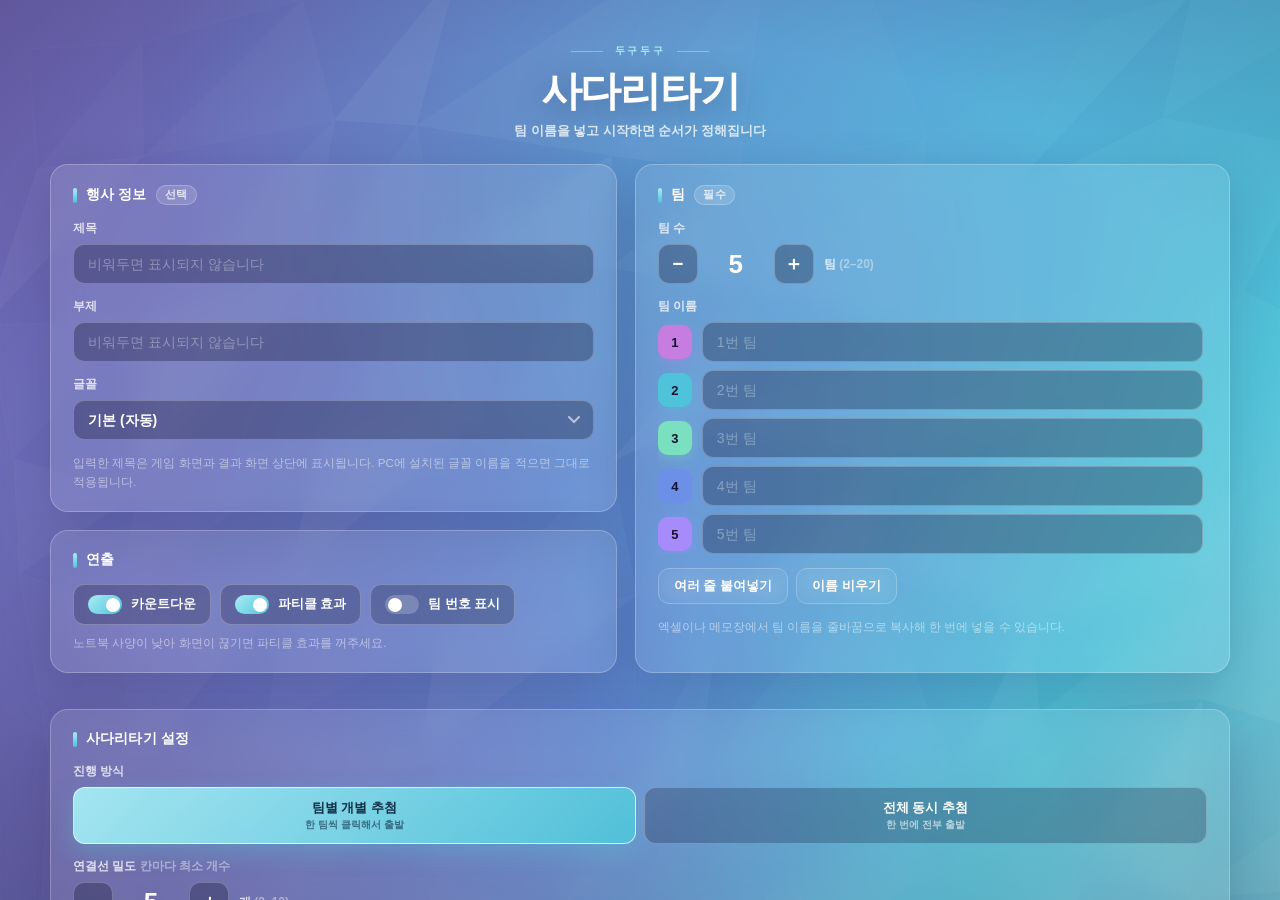
==== 사다리타기.html @ 324c68a5 "Add files via upload" ====
<!DOCTYPE html>
<html lang="ko">
<head>
<meta charset="UTF-8">
<meta name="viewport" content="width=device-width, initial-scale=1.0">
<title>사다리타기 · 두구두구</title>
<meta name="description" content="두구두구 — 팀 순서를 공정하게 정하는 랜덤 추첨 미니게임. 사다리타기, 마블 레이스.">
<style>
/* ============================================================================
   발표 순서 미니게임 — 공통 스타일
   팔레트: 보라 #6E63B0 → 블루 #5B8FD4 → 시안 #4FC3D9 (로우폴리 배경)
   ========================================================================= */
:root{
  --c-purple:#6E63B0; --c-blue:#5B8FD4; --c-cyan:#4FC3D9;
  --c-mint:#A8EDF5;   --c-navy:#2E4E9E;
  --ink:#fff; --ink-2:rgba(255,255,255,.78); --ink-3:rgba(255,255,255,.5);
  --glass:rgba(255,255,255,.11); --glass-2:rgba(255,255,255,.18);
  --line:rgba(255,255,255,.24);
  --font-user:"Pretendard";
  --font-stack:var(--font-user),Pretendard,-apple-system,"Malgun Gothic",
               "Apple SD Gothic Neo","Noto Sans KR",sans-serif;
  --r:18px;
}
*{box-sizing:border-box;margin:0;padding:0}
html,body{height:100%;overflow:hidden}
body{font-family:var(--font-stack);background:#3d3a6e;color:var(--ink);
  -webkit-font-smoothing:antialiased;user-select:none}
button{font-family:inherit;color:inherit;border:none;background:none;cursor:pointer}
input,select,textarea{font-family:inherit}

#bgGrad{position:fixed;inset:0;z-index:0;background:
  radial-gradient(120% 90% at 78% 12%, rgba(79,195,217,.55) 0%, rgba(79,195,217,0) 55%),
  radial-gradient(100% 80% at 10% 95%, rgba(110,99,176,.75) 0%, rgba(110,99,176,0) 60%),
  linear-gradient(118deg,#6E63B0 0%,#6a73bd 26%,#5B8FD4 55%,#4FC3D9 82%,#7fd3e2 100%)}
#bgPoly{position:fixed;inset:0;z-index:1;opacity:.55}
#vignette{position:fixed;inset:0;z-index:2;pointer-events:none;
  background:radial-gradient(120% 100% at 50% 45%,rgba(0,0,0,0) 40%,rgba(20,16,48,.42) 100%)}

.screen{position:fixed;inset:0;z-index:5;display:none;flex-direction:column;padding:24px 32px 18px}
.screen.on{display:flex;animation:scrIn .45s cubic-bezier(.16,1,.3,1)}
@keyframes scrIn{from{opacity:0;transform:translateY(12px)}to{opacity:1;transform:none}}

/* ── 버튼 ────────────────────────────────────────────────────────────── */
.btn{display:inline-flex;align-items:center;justify-content:center;gap:8px;
  padding:13px 24px;border-radius:14px;background:var(--glass);border:1.5px solid var(--line);
  font-weight:700;font-size:15px;line-height:1.2;backdrop-filter:blur(10px);white-space:nowrap;
  transition:transform .18s cubic-bezier(.16,1,.3,1),background .18s,border-color .18s,box-shadow .18s}
.btn:hover{background:var(--glass-2);border-color:rgba(255,255,255,.45);transform:translateY(-2px)}
.btn:active{transform:translateY(0) scale(.98)}
.btn.sm{padding:9px 15px;font-size:13px;border-radius:11px}
.btn.big{padding:17px 52px;font-size:18px;border-radius:16px}
.btn.primary{background:linear-gradient(135deg,#A8EDF5,#4FC3D9 55%,#63b6e8);color:#123047;
  border-color:rgba(255,255,255,.6);box-shadow:0 10px 30px rgba(79,195,217,.42)}
.btn.primary:hover{box-shadow:0 14px 40px rgba(79,195,217,.6)}
.btn.ghost{background:transparent}
.btn[disabled]{opacity:.35;pointer-events:none}
.btn .kb{font-size:11px;opacity:.55;border:1px solid currentColor;border-radius:5px;padding:1px 5px;font-weight:700}

/* ── 설정 화면 ───────────────────────────────────────────────────────── */
#setup{overflow-y:auto;padding-bottom:30px}
#setup::-webkit-scrollbar{width:9px}
#setup::-webkit-scrollbar-thumb{background:rgba(255,255,255,.22);border-radius:9px}
.setup-hero{text-align:center;margin:14px 0 24px;flex:0 0 auto}
.setup-hero .kicker{display:inline-flex;align-items:center;gap:12px;font-size:clamp(10px,.8vw,13px);
  font-weight:800;letter-spacing:.26em;color:var(--c-mint);margin-bottom:12px}
.setup-hero .kicker::before,.setup-hero .kicker::after{content:"";width:32px;height:1.5px;background:currentColor;opacity:.5}
.setup-hero h1{font-size:clamp(28px,3.2vw,52px);font-weight:900;letter-spacing:-.03em;line-height:1.05;
  text-shadow:0 6px 30px rgba(20,16,60,.35)}
.setup-hero .lead{margin-top:10px;font-size:clamp(12px,1vw,16px);color:var(--ink-2);font-weight:600}

.grid{display:grid;grid-template-columns:minmax(0,1fr) minmax(0,1.05fr);gap:18px;
  max-width:1180px;margin:0 auto;width:100%}
@media (max-width:980px){.grid{grid-template-columns:1fr}}
.col{display:flex;flex-direction:column;gap:18px}

.card{background:rgba(255,255,255,.10);border:1.5px solid var(--line);border-radius:var(--r);
  padding:20px 22px;backdrop-filter:blur(14px);box-shadow:0 18px 50px rgba(23,18,60,.20)}
.card h2{font-size:14px;font-weight:800;letter-spacing:.01em;display:flex;align-items:center;gap:9px;margin-bottom:15px}
.card h2::before{content:"";width:4px;height:15px;border-radius:2px;
  background:linear-gradient(180deg,#A8EDF5,#4FC3D9);flex:0 0 auto}
.card h2 .opt{font-size:10.5px;font-weight:700;letter-spacing:.06em;padding:2px 8px;border-radius:20px;
  background:rgba(255,255,255,.14);border:1px solid var(--line);color:var(--ink-2)}
.field{margin-bottom:14px}
.field:last-child{margin-bottom:0}
.field>label{display:block;font-size:12px;font-weight:700;color:var(--ink-2);margin-bottom:7px}
.row-btns{display:flex;gap:8px;flex-wrap:wrap}

.inp{width:100%;padding:11px 14px;border-radius:11px;background:rgba(12,10,40,.30);
  border:1.5px solid var(--line);color:var(--ink);font-size:14px;font-weight:600;outline:none;
  transition:border-color .16s,background .16s}
.inp::placeholder{color:rgba(255,255,255,.34);font-weight:500}
.inp:focus{border-color:#A8EDF5;background:rgba(12,10,40,.45)}
select.inp{cursor:pointer;appearance:none;padding-right:34px;background-repeat:no-repeat;
  background-position:right 13px center;
  background-image:url("data:image/svg+xml;utf8,<svg xmlns='http://www.w3.org/2000/svg' width='12' height='8'><path d='M1 1l5 5 5-5' stroke='white' stroke-width='2' fill='none' opacity='.6' stroke-linecap='round'/></svg>")}
select.inp option{background:#3b3468;color:#fff}
textarea.inp{resize:vertical;line-height:1.6;font-weight:500}

.stepper{display:flex;align-items:center;gap:10px}
.stepper button{width:40px;height:40px;border-radius:11px;flex:0 0 auto;background:rgba(12,10,40,.3);
  border:1.5px solid var(--line);font-size:19px;font-weight:800;transition:all .16s}
.stepper button:hover{background:rgba(12,10,40,.5);border-color:#A8EDF5}
.stepper .val{font-size:26px;font-weight:900;min-width:56px;text-align:center;font-variant-numeric:tabular-nums}
.stepper .unit{font-size:12px;color:var(--ink-2);font-weight:700}
.dim{opacity:.55}

.teamlist{display:flex;flex-direction:column;gap:8px;max-height:300px;overflow-y:auto;padding-right:4px}
.teamlist::-webkit-scrollbar{width:7px}
.teamlist::-webkit-scrollbar-thumb{background:rgba(255,255,255,.2);border-radius:7px}
.trow{display:flex;align-items:center;gap:10px}
.tdot{width:34px;height:34px;border-radius:10px;flex:0 0 auto;display:flex;align-items:center;
  justify-content:center;font-size:13px;font-weight:900;color:#141230}
.trow .inp{flex:1 1 auto}

.hint{font-size:11.5px;color:var(--ink-3);line-height:1.6;margin-top:9px}

.toggles{display:flex;gap:9px;flex-wrap:wrap}
.tg{display:flex;align-items:center;gap:9px;padding:10px 14px;border-radius:11px;
  background:rgba(12,10,40,.24);border:1.5px solid var(--line);font-size:12.5px;font-weight:700;transition:all .16s}
.tg:hover{background:rgba(12,10,40,.4)}
.tg .sw{width:34px;height:19px;border-radius:19px;background:rgba(255,255,255,.2);position:relative;
  transition:background .2s;flex:0 0 auto}
.tg .sw::after{content:"";position:absolute;top:2.5px;left:2.5px;width:14px;height:14px;border-radius:50%;
  background:#fff;transition:transform .22s cubic-bezier(.16,1,.3,1)}
.tg.on .sw{background:linear-gradient(135deg,#A8EDF5,#4FC3D9)}
.tg.on .sw::after{transform:translateX(15px)}

/* ── 게임 선택 ───────────────────────────────────────────────────────── */
.games-wrap{max-width:1180px;margin:22px auto 0;width:100%}
.section-title{font-size:14px;font-weight:800;display:flex;align-items:center;gap:9px;margin-bottom:13px}
.section-title::before{content:"";width:4px;height:15px;border-radius:2px;
  background:linear-gradient(180deg,#A8EDF5,#4FC3D9)}
.games{display:grid;grid-template-columns:repeat(auto-fit,minmax(250px,1fr));gap:14px}
.gcard{position:relative;text-align:left;padding:18px 20px;border-radius:16px;
  background:rgba(255,255,255,.10);border:2px solid var(--line);backdrop-filter:blur(12px);
  transition:transform .2s cubic-bezier(.16,1,.3,1),border-color .2s,box-shadow .2s,background .2s}
.gcard:hover{transform:translateY(-4px);background:rgba(255,255,255,.16)}
.gcard.on{border-color:#A8EDF5;background:rgba(168,237,245,.16);
  box-shadow:0 12px 34px rgba(79,195,217,.35)}
.gcard .gi{font-size:26px;line-height:1;margin-bottom:9px}
.gcard .gn{font-size:17px;font-weight:900;letter-spacing:-.01em}
.gcard .gd{font-size:12px;color:var(--ink-2);margin-top:5px;line-height:1.55;font-weight:500}
.gcard .chk{position:absolute;top:14px;right:14px;width:22px;height:22px;border-radius:50%;
  border:2px solid var(--line);display:flex;align-items:center;justify-content:center;font-size:12px;
  font-weight:900;color:#123047;opacity:0;transition:opacity .2s}
.gcard.on .chk{opacity:1;background:#A8EDF5;border-color:#A8EDF5}
.game-opts{margin-top:14px}
.game-opts:empty{margin:0}

.setup-actions{display:flex;gap:12px;justify-content:center;align-items:center;margin:24px auto 6px;flex-wrap:wrap}
.foot-note{text-align:center;font-size:11px;color:var(--ink-3);margin-top:6px}

/* ── 게임 화면 ───────────────────────────────────────────────────────── */
#play{padding:18px 26px 12px}
.play-head{display:flex;align-items:flex-start;justify-content:space-between;gap:18px;flex:0 0 auto}
.ph-left{min-width:0}
.game-name{font-size:clamp(17px,1.5vw,26px);font-weight:900;letter-spacing:-.02em;line-height:1.1}
.ev-title{font-size:clamp(12px,1vw,16px);font-weight:800;color:var(--ink-2);margin-top:4px;letter-spacing:-.01em}
.ev-title:empty{display:none}
.ev-sub{font-size:clamp(11px,.85vw,13.5px);font-weight:600;color:var(--ink-3);margin-top:2px}
.ev-sub:empty{display:none}
.ev-title.lg{font-size:clamp(14px,1.2vw,20px);color:var(--ink)}
.ph-right{display:flex;gap:8px;align-items:center;flex-wrap:wrap;justify-content:flex-end}
.tool-slot{display:flex;gap:8px;align-items:center;flex-wrap:wrap}
.counter{display:flex;align-items:baseline;gap:5px;padding:8px 16px;border-radius:12px;
  background:rgba(12,10,40,.32);border:1.5px solid var(--line);font-variant-numeric:tabular-nums;font-weight:900}
.counter b{font-size:22px;color:#A8EDF5}
.counter span{font-size:13px;color:var(--ink-3)}
.stage{flex:1 1 auto;display:flex;flex-direction:column;min-height:0;margin-top:12px;position:relative}
.play-foot{display:flex;justify-content:center;flex:0 0 auto;padding-top:9px}
.tip{font-size:12.5px;color:var(--ink-3);font-weight:600}

/* ── 카운트다운 ──────────────────────────────────────────────────────── */
#cd{position:fixed;inset:0;z-index:40;display:none;align-items:center;justify-content:center;
  background:rgba(14,11,44,.5);backdrop-filter:blur(9px)}
#cd.on{display:flex}
#cd .num{font-size:min(30vw,320px);font-weight:900;line-height:1;color:#fff;font-variant-numeric:tabular-nums;
  text-shadow:0 0 70px rgba(168,237,245,.85),0 0 150px rgba(79,195,217,.55)}
#cd .ring{position:absolute;width:min(34vw,360px);height:min(34vw,360px);border-radius:50%;
  border:3px solid rgba(168,237,245,.28)}
#cd .ring svg{width:100%;height:100%;transform:rotate(-90deg)}
#cd .ring circle{fill:none;stroke:#A8EDF5;stroke-width:3;stroke-linecap:round;
  filter:drop-shadow(0 0 12px rgba(168,237,245,.9))}
.cd-tick{animation:cdTick .92s cubic-bezier(.16,1,.3,1)}
@keyframes cdTick{0%{opacity:0;transform:scale(2.1);filter:blur(16px)}
  16%{opacity:1;transform:scale(1);filter:blur(0)}
  88%{opacity:1;transform:scale(1);filter:blur(0)}
  100%{opacity:0;transform:scale(.9);filter:blur(4px)}}
.shock{position:fixed;left:50%;top:50%;z-index:41;pointer-events:none;width:20px;height:20px;
  margin:-10px 0 0 -10px;border-radius:50%;border:3px solid rgba(168,237,245,.9)}
.shock.go{animation:shock .85s cubic-bezier(.16,1,.3,1) forwards}
@keyframes shock{0%{transform:scale(1);opacity:.95;border-width:5px}
  100%{transform:scale(95);opacity:0;border-width:1px}}

/* ── 결과 화면 ───────────────────────────────────────────────────────── */
#result{padding:24px 40px 18px;align-items:center}
.res-head{text-align:center;flex:0 0 auto;margin-bottom:14px}
.res-head h1{font-size:clamp(26px,3vw,50px);font-weight:900;letter-spacing:-.03em;line-height:1.05;margin-top:6px}
.res-list{flex:1 1 auto;width:100%;max-width:1000px;min-height:0;display:flex;flex-direction:column;
  gap:10px;padding:4px 6px;justify-content:center}
.res-list .rrow{flex:1 1 0;max-height:168px}
.rrow{display:flex;align-items:center;gap:18px;padding:12px 22px;min-height:66px;border-radius:16px;
  background:rgba(255,255,255,.13);border:2px solid var(--line);backdrop-filter:blur(12px);
  opacity:0;transform:translateY(20px)}
.rrow.in{animation:rIn .6s cubic-bezier(.16,1,.3,1) forwards}
@keyframes rIn{to{opacity:1;transform:none}}
.rrow .rank{width:52px;height:52px;border-radius:14px;flex:0 0 auto;display:flex;align-items:center;
  justify-content:center;font-size:24px;font-weight:900;color:#141230}
.rrow .rinfo{flex:1 1 auto;min-width:0}
.rrow .rord{font-size:12.5px;font-weight:800;color:rgba(255,255,255,.86)}
.rrow .rname{font-size:clamp(19px,1.8vw,30px);font-weight:900;letter-spacing:-.02em;line-height:1.15;
  margin-top:1px;text-shadow:0 2px 10px rgba(8,6,26,.45)}
.rrow .rno{font-size:11px;font-weight:800;letter-spacing:.14em;color:var(--ink-3)}
.res-list.dense{gap:7px}
.res-list.dense .rrow{padding:9px 18px;gap:14px;border-radius:13px;min-height:56px}
.res-list.dense .rank{width:42px;height:42px;border-radius:11px;font-size:19px}
.res-list.dense .rname{font-size:clamp(16px,1.35vw,24px)}
.res-list.dense .rord{font-size:11px}
.res-list.cols2{display:grid;grid-template-columns:1fr 1fr;gap:10px 16px;grid-auto-flow:column;
  align-content:stretch;max-width:1560px}
.res-list.cols2 .rrow{padding:8px 14px;gap:11px;border-radius:12px;max-height:none;min-height:56px}
.res-list.cols2 .rank{width:38px;height:38px;border-radius:10px;font-size:17px}
.res-list.cols2 .rname{font-size:clamp(15px,1.1vw,21px)}
.res-list.cols2 .rord{font-size:10.5px}
.res-foot{display:flex;gap:11px;justify-content:center;flex:0 0 auto;padding-top:14px;flex-wrap:wrap}

/* ── 토스트 · 모달 ───────────────────────────────────────────────────── */
#toast{position:fixed;left:50%;bottom:34px;transform:translateX(-50%) translateY(20px);z-index:60;
  padding:12px 22px;border-radius:13px;background:rgba(14,11,44,.9);border:1.5px solid var(--line);
  font-size:13.5px;font-weight:700;backdrop-filter:blur(10px);opacity:0;pointer-events:none;
  transition:opacity .28s,transform .28s;box-shadow:0 14px 40px rgba(10,8,34,.45)}
#toast.on{opacity:1;transform:translateX(-50%) translateY(0)}
.modal{position:fixed;inset:0;z-index:70;display:none;align-items:center;justify-content:center;
  background:rgba(10,8,32,.62);backdrop-filter:blur(6px);padding:24px}
.modal.on{display:flex}
.modal-box{width:min(560px,100%);background:rgba(30,26,68,.96);border:1.5px solid var(--line);
  border-radius:var(--r);padding:24px;box-shadow:0 30px 80px rgba(8,6,26,.5)}
.modal-box h3{font-size:18px;font-weight:900;margin-bottom:8px}
.modal-box p{font-size:12.5px;color:var(--ink-2);margin-bottom:14px;line-height:1.6}
.modal-foot{display:flex;gap:9px;justify-content:flex-end;margin-top:14px}

body.noeffect .pulse{animation:none!important}

/* ============================================================================
   게임 · 사다리타기
   ========================================================================= */
.row-cards{display:flex;gap:12px;flex:0 0 auto;padding:0 4px}
.row-cards>*{flex:1 1 0;min-width:0}
.canvas-wrap{flex:1 1 auto;position:relative;min-height:0;margin:6px 0}
.canvas-wrap canvas{position:absolute;inset:0;width:100%;height:100%}

.tcard{position:relative;border-radius:15px;padding:12px 10px 13px;background:rgba(255,255,255,.13);
  border:2px solid var(--line);backdrop-filter:blur(12px);text-align:center;overflow:hidden;
  transition:transform .22s cubic-bezier(.16,1,.3,1),box-shadow .22s,opacity .3s,border-color .22s}
.tcard .no{font-size:10.5px;font-weight:800;letter-spacing:.14em;color:var(--ink-3);margin-bottom:3px}
.tcard .nm{font-size:clamp(14px,1.35vw,25px);font-weight:900;letter-spacing:-.02em;line-height:1.14;
  word-break:keep-all;overflow-wrap:anywhere}
.tcard .bar{position:absolute;left:0;right:0;top:0;height:4px}
.tcard.click{cursor:pointer}
.tcard.click::after{content:"";position:absolute;inset:-2px;border-radius:15px;pointer-events:none;
  box-shadow:0 0 0 0 rgba(168,237,245,.65);animation:pulse 2.1s ease-out infinite}
@keyframes pulse{0%{box-shadow:0 0 0 0 rgba(168,237,245,.55)}
  70%{box-shadow:0 0 0 13px rgba(168,237,245,0)}100%{box-shadow:0 0 0 0 rgba(168,237,245,0)}}
.tcard.click:hover{transform:translateY(-5px) scale(1.03)}
.tcard.done{opacity:.34;filter:saturate(.35)}
.tcard.done::after{display:none}
.tcard.active{transform:translateY(-4px) scale(1.045);border-color:rgba(255,255,255,.85)}

.dcard{position:relative;border-radius:15px;padding:13px 10px;min-height:74px;background:rgba(12,10,40,.34);
  border:2.5px solid rgba(255,255,255,.32);backdrop-filter:blur(12px);text-align:center;overflow:hidden;
  display:flex;flex-direction:column;align-items:center;justify-content:center;gap:2px;
  transition:transform .3s cubic-bezier(.16,1,.3,1),box-shadow .3s,background .3s,border-color .3s}
.dcard .ord{font-size:clamp(12px,1.1vw,18px);font-weight:900;line-height:1.15;
  text-shadow:0 2px 8px rgba(8,6,26,.55)}
.dcard .win{font-size:clamp(13px,1.25vw,22px);font-weight:900;line-height:1.12;
  word-break:keep-all;overflow-wrap:anywhere;
  text-shadow:0 0 14px rgba(8,6,26,.7),0 2px 4px rgba(8,6,26,.9)}
.dcard .q{font-size:clamp(16px,1.5vw,26px);font-weight:900;color:rgba(255,255,255,.58);letter-spacing:.16em}
.dcard.filled{background:rgba(9,7,32,.52)}
.dcard.pop{animation:dpop .62s cubic-bezier(.16,1,.3,1)}
@keyframes dpop{0%{transform:scale(1)}28%{transform:scale(1.13) translateY(-6px)}
  60%{transform:scale(.985)}100%{transform:scale(1)}}

/* 팀이 많을 때 카드 자동 축소 */
.row-cards.d1>*{border-radius:12px}
.row-cards.d1 .tcard,.row-cards.d1 .dcard{padding:9px 5px}
.row-cards.d1 .nm{font-size:clamp(12px,1.05vw,19px)}
.row-cards.d1 .no{font-size:9.5px;letter-spacing:.08em}
.row-cards.d1 .ord{font-size:clamp(10px,.82vw,14px)}
.row-cards.d1 .win{font-size:clamp(11px,.95vw,17px)}
.row-cards.d1 .dcard{min-height:60px}
.row-cards.d2{gap:6px}
.row-cards.d2>*{border-radius:10px}
.row-cards.d2 .tcard,.row-cards.d2 .dcard{padding:7px 3px}
.row-cards.d2 .nm{font-size:clamp(10px,.72vw,14px)}
.row-cards.d2 .no{font-size:8.5px;letter-spacing:.04em;margin-bottom:1px}
.row-cards.d2 .ord{font-size:clamp(9px,.6vw,11px)}
.row-cards.d2 .win{font-size:clamp(9.5px,.68vw,13px)}
.row-cards.d2 .q{font-size:13px;letter-spacing:.06em}
.row-cards.d2 .dcard{min-height:48px}

/* 세그먼트 선택 (게임 옵션) */
.seg{display:flex;gap:8px;flex-wrap:wrap}
.seg button{flex:1 1 0;min-width:150px;padding:12px 10px;border-radius:12px;background:rgba(12,10,40,.24);
  border:1.5px solid var(--line);font-size:13px;font-weight:700;transition:all .18s;text-align:center;line-height:1.25}
.seg button .sub{display:block;font-size:.78em;opacity:.6;font-weight:600;margin-top:.2em}
.seg button:hover{background:rgba(12,10,40,.4)}
.seg button.on{background:linear-gradient(135deg,rgba(168,237,245,.94),rgba(79,195,217,.94));
  color:#123047;border-color:rgba(255,255,255,.7);box-shadow:0 8px 22px rgba(79,195,217,.35)}
.seg button.on .sub{opacity:.62}

/* ============================================================================
   게임 · 마블 레이스
   ========================================================================= */
.marble-wrap{flex:1 1 auto;display:flex;gap:16px;min-height:0;justify-content:center}
.marble-track{flex:0 1 980px;position:relative;min-width:0;border-radius:18px;overflow:hidden;
  background:rgba(9,7,32,.34);border:1.5px solid var(--line);box-shadow:inset 0 0 60px rgba(8,6,26,.4)}
.marble-track canvas{position:absolute;inset:0;width:100%;height:100%}
.rank-panel{flex:0 0 320px;display:flex;flex-direction:column;border-radius:18px;padding:14px;
  background:rgba(255,255,255,.09);border:1.5px solid var(--line);backdrop-filter:blur(12px);min-height:0}
.rank-panel h3{font-size:12px;font-weight:800;letter-spacing:.06em;color:var(--ink-2);margin-bottom:10px}
.rank-list{flex:1 1 auto;overflow-y:auto;display:flex;flex-direction:column;gap:5px;padding-right:4px}
.rank-list::-webkit-scrollbar{width:6px}
.rank-list::-webkit-scrollbar-thumb{background:rgba(255,255,255,.2);border-radius:6px}
.rk{display:flex;align-items:center;gap:9px;padding:6px 9px;border-radius:10px;
  background:rgba(12,10,40,.3);border:1.5px solid transparent;transition:all .25s;font-size:12.5px}
.rk .p{width:22px;text-align:center;font-weight:900;font-variant-numeric:tabular-nums;color:var(--ink-3);flex:0 0 auto}
.rk .dot{width:14px;height:14px;border-radius:50%;flex:0 0 auto}
.rk .nm{flex:1 1 auto;font-weight:800;overflow:hidden;text-overflow:ellipsis;white-space:nowrap}
.rk.fin{background:rgba(9,7,32,.6)}
.rk.fin .p{color:#A8EDF5}
@media (max-width:1100px){.rank-panel{flex-basis:210px}}
.rank-panel .rk{font-size:13px;padding:7px 10px}

/* ============================================================================
   사다리 가로 스크롤 래퍼
   좁은 화면에서 칸을 무한정 줄이는 대신 최소 폭을 지키고 옆으로 밀어 보게 한다.
   카드와 캔버스가 같은 스크롤 컨테이너 안에 있으므로 좌표 계산은 그대로 맞는다.
   ========================================================================= */
.ladder-scroll{flex:1 1 auto;min-height:0;display:flex;overflow-x:auto;overflow-y:hidden;
  scrollbar-width:thin;-webkit-overflow-scrolling:touch}
.ladder-scroll::-webkit-scrollbar{height:7px}
.ladder-scroll::-webkit-scrollbar-thumb{background:rgba(255,255,255,.25);border-radius:7px}
.ladder-inner{flex:1 0 auto;min-width:100%;display:flex;flex-direction:column;min-height:0}

/* ============================================================================
   모바일 · 태블릿
   ========================================================================= */
@media (hover:none){
  /* 터치 기기에서는 F 키가 없고 브라우저가 전체화면을 따로 다룬다 */
  #bFs{display:none!important}
  .btn,.tg,.stepper button,.gcard,.seg button{touch-action:manipulation;-webkit-tap-highlight-color:transparent}
  .btn{min-height:44px}
  .btn.sm{min-height:38px}
  .tcard.click:hover,.gcard:hover,.btn:hover{transform:none}
}

@media (max-width:820px){
  .screen{padding:12px 12px 8px;height:100dvh}
  #setup{padding-bottom:22px}

  /* 설정 */
  .setup-hero{margin:6px 0 16px}
  .setup-hero h1{font-size:30px}
  .setup-hero .kicker{margin-bottom:8px;letter-spacing:.18em}
  .setup-hero .lead{font-size:13px;margin-top:8px}
  .grid{gap:12px}
  .col{gap:12px}
  .card{padding:15px 14px;border-radius:15px}
  .card h2{margin-bottom:12px}
  .teamlist{max-height:46vh}
  .stepper button{width:44px;height:44px}
  .stepper .val{font-size:24px;min-width:48px}
  .games{grid-template-columns:1fr;gap:10px}
  .gcard{padding:14px 16px}
  .gcard .gi{font-size:22px;margin-bottom:6px}
  .gcard .gn{font-size:16px}
  .games-wrap{margin-top:16px}
  .setup-actions{margin:18px auto 4px;gap:9px}
  .btn.big{padding:15px 34px;font-size:17px;flex:1 1 auto}
  .seg button{min-width:0;flex:1 1 44%}

  /* 게임 화면 */
  #play{padding:10px 10px 6px}
  .play-head{flex-direction:column;align-items:stretch;gap:8px}
  .game-name{font-size:19px}
  /* 버튼을 가로 스크롤로 숨기면 '설정으로' 를 못 찾는다 — 줄바꿈으로 전부 보이게 */
  .ph-right{justify-content:flex-start;gap:6px;flex-wrap:wrap}
  .ph-right>*{flex:0 0 auto}
  .counter{padding:6px 12px}
  .counter b{font-size:18px}
  .stage{margin-top:8px}
  .play-foot{padding-top:6px}
  .tip{font-size:11.5px;text-align:center;line-height:1.5}

  /* 사다리 — 칸 최소 폭 확보 후 가로 스크롤 */
  .ladder-inner{min-width:max(100%, calc(var(--ld-cols,5) * 66px))}
  .row-cards{gap:7px}
  .tcard .nm{font-size:13px}
  .dcard{min-height:54px}
  .dcard .ord{font-size:11px}
  .dcard .win{font-size:12.5px}
  .dcard .q{font-size:14px}

  /* 마블 — 코스 위, 순위 아래 */
  .marble-wrap{flex-direction:column;gap:9px}
  .marble-track{flex:1 1 auto;max-width:none;border-radius:14px}
  .rank-panel{flex:0 0 auto;max-height:24vh;padding:10px;border-radius:14px}
  .rank-panel h3{margin-bottom:7px}
  .rank-list{display:grid;grid-template-columns:1fr 1fr;gap:5px 8px;align-content:start}
  .rank-panel .rk{font-size:12px;padding:5px 8px}

  /* 결과 */
  .res-head h1{font-size:26px}
  .res-list{max-width:100%;justify-content:flex-start;overflow-y:auto;gap:8px}
  .res-list .rrow{flex:0 0 auto;max-height:none;min-height:58px;padding:10px 14px;gap:12px}
  .res-list.cols2{display:flex;flex-direction:column;grid-template-rows:none!important;max-width:100%}
  .res-list.cols2 .rrow,.res-list.dense .rrow{min-height:58px}
  .rrow .rank{width:42px;height:42px;font-size:19px;border-radius:11px}
  .rrow .rname{font-size:17px}
  .res-foot{padding-top:10px;gap:8px}
  .res-foot .btn{flex:1 1 40%;padding:12px 10px;font-size:13.5px}

  /* 모달 */
  .modal{padding:14px}
  .modal-box{padding:18px 16px}
}

/* 아주 좁은 폰 */
@media (max-width:400px){
  .setup-hero h1{font-size:26px}
  .res-foot .btn{flex:1 1 100%}
}
@media (max-width:340px){
  .rank-list{grid-template-columns:1fr}
}

/* 가로로 누운 폰 — 세로 공간이 귀하다 */
@media (max-height:520px) and (orientation:landscape){
  .screen{padding:8px 12px 6px}
  .play-head{flex-direction:row;align-items:center}
  .game-name{font-size:16px}
  .ev-title,.ev-sub{display:none}
  .play-foot{display:none}
  .rank-panel{max-height:none;flex:0 0 190px}
  .marble-wrap{flex-direction:row}
  .rank-list{grid-template-columns:1fr}
  .res-head h1{font-size:20px}
  .res-head .ev-title,.res-head .ev-sub{display:none}
}

</style>
<link rel="icon" href="data:image/svg+xml,<svg xmlns='http://www.w3.org/2000/svg' viewBox='0 0 100 100'><text y='.9em' font-size='90'>🥁</text></svg>">
</head>
<body>

<div id="bgGrad"></div>
<canvas id="bgPoly"></canvas>
<div id="vignette"></div>

<!-- ══════════════════════════════════════════════════════════════════
     화면 1 · 설정
     ══════════════════════════════════════════════════════════════ -->
<section id="setup" class="screen on">
  <div class="setup-hero">
    <div class="kicker">두구두구</div>
    <h1>사다리타기</h1>
    <p class="lead">팀 이름을 넣고 시작하면 순서가 정해집니다</p>
  </div>

  <div class="grid">
    <!-- 좌: 행사 정보 -->
    <div class="col">
      <div class="card">
        <h2>행사 정보 <span class="opt">선택</span></h2>
        <div class="field">
          <label>제목</label>
          <input class="inp" id="fTitle" placeholder="비워두면 표시되지 않습니다" maxlength="80">
        </div>
        <div class="field">
          <label>부제</label>
          <input class="inp" id="fSub" placeholder="비워두면 표시되지 않습니다" maxlength="80">
        </div>
        <div class="field">
          <label>글꼴</label>
          <select class="inp" id="fFontSel"></select>
        </div>
        <div class="field" id="fFontCustomWrap" style="display:none">
          <label>글꼴 이름 직접 입력</label>
          <input class="inp" id="fFontCustom" placeholder="예: GmarketSansMedium">
        </div>
        <div class="hint">입력한 제목은 게임 화면과 결과 화면 상단에 표시됩니다.
          PC에 설치된 글꼴 이름을 적으면 그대로 적용됩니다.</div>
      </div>

      <div class="card">
        <h2>연출</h2>
        <div class="toggles">
          <button class="tg on" id="tgCount"><span class="sw"></span>카운트다운</button>
          <button class="tg on" id="tgFx"><span class="sw"></span>파티클 효과</button>
          <button class="tg" id="tgNo"><span class="sw"></span>팀 번호 표시</button>
        </div>
        <div class="hint">노트북 사양이 낮아 화면이 끊기면 파티클 효과를 꺼주세요.</div>
      </div>
    </div>

    <!-- 우: 팀 -->
    <div class="card">
      <h2>팀 <span class="opt">필수</span></h2>
      <div class="field">
        <label>팀 수</label>
        <div class="stepper">
          <button id="cMinus" aria-label="팀 수 줄이기">−</button>
          <div class="val" id="cVal">5</div>
          <button id="cPlus" aria-label="팀 수 늘리기">＋</button>
          <div class="unit">팀 <span class="dim">(2–20)</span></div>
        </div>
      </div>
      <div class="field">
        <label>팀 이름</label>
        <div class="teamlist" id="teamList"></div>
      </div>
      <div class="field row-btns">
        <button class="btn sm ghost" id="bPaste">여러 줄 붙여넣기</button>
        <button class="btn sm ghost" id="bClear">이름 비우기</button>
      </div>
      <div class="hint">엑셀이나 메모장에서 팀 이름을 줄바꿈으로 복사해 한 번에 넣을 수 있습니다.</div>
    </div>
  </div>

  <!-- 게임 선택 -->
  <div class="games-wrap">
    <h2 class="section-title">게임 선택</h2>
    <div class="games" id="gameList"></div>
    <div class="game-opts" id="gameOpts"></div>
  </div>

  <div class="setup-actions">
    <button class="btn ghost" id="bReset">초기화</button>
    <button class="btn primary big" id="bStart">시작하기</button>
  </div>
  <div class="foot-note">결과는 이미지로 저장할 수 있습니다</div>
</section>

<!-- ══════════════════════════════════════════════════════════════════
     화면 2 · 게임
     ══════════════════════════════════════════════════════════════ -->
<section id="play" class="screen">
  <div class="play-head">
    <div class="ph-left">
      <div class="game-name" id="pGame">사다리타기</div>
      <div class="ev-title" id="pTitle"></div>
      <div class="ev-sub" id="pSub"></div>
    </div>
    <div class="ph-right">
      <div class="counter"><b id="cDone">0</b><span>/</span><span id="cAll">5</span></div>
      <div class="tool-slot" id="gameTools"></div>
      <button class="btn sm" id="bRes" style="display:none">결과 보기</button>
      <button class="btn sm ghost" id="bFs">전체화면 <span class="kb">F</span></button>
      <button class="btn sm" id="bBack">⚙ 설정으로</button>
    </div>
  </div>
  <div class="stage" id="stage"></div>
  <div class="play-foot"><div class="tip" id="tip"></div></div>
</section>

<!-- ══════════════════════════════════════════════════════════════════
     화면 3 · 결과
     ══════════════════════════════════════════════════════════════ -->
<section id="result" class="screen">
  <div class="res-head">
    <div class="ev-title lg" id="rTitle"></div>
    <div class="ev-sub" id="rSub"></div>
    <h1>발표 순서</h1>
  </div>
  <div class="res-list" id="resList"></div>
  <div class="res-foot">
    <button class="btn" id="bPng">결과 이미지 저장</button>
    <button class="btn" id="bGameBack">게임 화면 보기</button>
    <button class="btn" id="bHome">⚙ 설정으로</button>
  </div>
</section>

<div id="cd"><div class="ring"><svg viewBox="0 0 100 100"><circle cx="50" cy="50" r="47" id="cdRing"/></svg></div><div class="num" id="cdNum">3</div></div>
<div id="toast"></div>

<div id="modal" class="modal">
  <div class="modal-box">
    <h3>팀 이름 붙여넣기</h3>
    <p>한 줄에 한 팀씩 입력하거나 붙여넣으세요. 팀 수는 자동으로 맞춰집니다.</p>
    <textarea id="pasteArea" class="inp" rows="10" placeholder="kirakira&#10;糸&#10;Genius&#10;Ace&#10;POMPOM"></textarea>
    <div class="modal-foot">
      <button class="btn ghost sm" id="pasteCancel">취소</button>
      <button class="btn primary sm" id="pasteOk">적용</button>
    </div>
  </div>
</div>

<script>window.APP_NAME="사다리타기";</script>
<script>
/* ============================================================================
   두구두구 — core.js · 공통 코어
   ----------------------------------------------------------------------------
   · 설정 상태(행사 정보 · 팀 · 연출) 보관과 저장
   · 팀 컬러 생성, 암호학적 난수 유틸
   · 화면 전환(설정 → 게임 → 결과), 카운트다운, 결과 화면, 결과 PNG 저장
   · 게임 모듈 등록 API (Core.registerGame)
   ----------------------------------------------------------------------------
   [문구] 현재 한국어 전용. 다국어가 필요해지면 이 파일의 문자열을
          { ko:'…', en:'…' } 형태 사전으로 바꾸고 t() 를 거치게 하면 된다.
   ========================================================================= */
'use strict';

const Core = (() => {

/* ── 상수 ───────────────────────────────────────────────────────────── */
/* 단일 게임 빌드에서는 core.js 앞에서 window.APP_NAME 을 지정해 이름을 바꾼다 */
const APP_NAME = (typeof window!=='undefined' && window.APP_NAME) || '두구두구';
const MAX_TEAMS = 20;
const TEAM_COLORS = [
  '#C77DE0','#4FC3D9','#7BE0C0','#6C8FE8','#A78BFA',
  '#F49AC8','#5FD6B0','#8FB8FF','#B58CF5','#63D9E8'
];
const FONT_PRESETS = [
  {v:'',                  n:'기본 (자동)'},
  {v:'Pretendard',        n:'Pretendard'},
  {v:'Malgun Gothic',     n:'맑은 고딕'},
  {v:'NanumGothic',       n:'나눔고딕'},
  {v:'NanumSquare',       n:'나눔스퀘어'},
  {v:'NanumSquareRound',  n:'나눔스퀘어라운드'},
  {v:'Noto Sans KR',      n:'Noto Sans KR'},
  {v:'S-Core Dream 5',    n:'에스코어드림'},
  {v:'GmarketSansMedium', n:'G마켓 산스'},
  {v:'__custom__',        n:'직접 입력…'}
];
const DEF = {
  title:'', sub:'', font:'', fontCustom:'',
  n:5, teams:['','','','',''],
  game:'ladder', showNo:false, useFx:true, useCount:true,
  opts:{}
};

/* ── 상태 ───────────────────────────────────────────────────────────── */
let S = JSON.parse(JSON.stringify(DEF));
let GAMES = [];
let active = null;          // 현재 게임 모듈
let curScreen = 'setup';
let lastResults = null;     // [발표순서 index] = teamIndex
let teams = [];             // [{name,no,color}]

const $  = s => document.querySelector(s);
const $$ = s => Array.from(document.querySelectorAll(s));

/* ── 난수 (crypto 기반 · 균등) ──────────────────────────────────────── */
function rndInt(max){
  if(max<=0) return 0;
  const lim=Math.floor(4294967296/max)*max, b=new Uint32Array(1);
  let v; do{ crypto.getRandomValues(b); v=b[0]; }while(v>=lim);
  return v%max;
}
function rnd(){ const b=new Uint32Array(1); crypto.getRandomValues(b); return b[0]/4294967296; }
function shuffle(a){ for(let i=a.length-1;i>0;i--){ const j=rndInt(i+1); [a[i],a[j]]=[a[j],a[i]]; } return a; }

/* ── 색 ─────────────────────────────────────────────────────────────── */
function hsl(h,s,l){
  s/=100; l/=100;
  const k=n=>(n+h/30)%12, a=s*Math.min(l,1-l);
  const f=n=>l-a*Math.max(-1,Math.min(k(n)-3,Math.min(9-k(n),1)));
  const hex=v=>Math.round(v*255).toString(16).padStart(2,'0');
  return '#'+hex(f(0))+hex(f(8))+hex(f(4));
}
/* 10팀까지는 고른 색, 11팀 이상은 색상환 균등 분할 → 20팀까지 중복 없음 */
function teamColors(n){
  if(n<=TEAM_COLORS.length) return TEAM_COLORS.slice(0,n);
  const out=[];
  for(let i=0;i<n;i++){
    const h=(268+i*(360/n))%360, l=i%2?64:73, sa=i%3===2?58:70;
    out.push(hsl(h,sa,l));
  }
  return out;
}
function lighten(hex,k){
  const m=hex.replace('#','');
  const v=[0,2,4].map(i=>parseInt(m.substr(i,2),16));
  return '#'+v.map(c=>Math.round(c+(255-c)*k).toString(16).padStart(2,'0')).join('');
}
const esc = s => String(s).replace(/[&<>"]/g, m => ({'&':'&amp;','<':'&lt;','>':'&gt;','"':'&quot;'}[m]));

/* ── 알림 ───────────────────────────────────────────────────────────── */
let toastT=0;
function toast(msg){
  const el=$('#toast'); el.textContent=msg; el.classList.add('on');
  clearTimeout(toastT); toastT=setTimeout(()=>el.classList.remove('on'),2200);
}

/* ── 저장 ───────────────────────────────────────────────────────────── */
function save(){ try{ localStorage.setItem('partygames_v1', JSON.stringify(S)); }catch(e){} }
function load(){
  try{
    const r=localStorage.getItem('partygames_v1');
    if(r) S=Object.assign(JSON.parse(JSON.stringify(DEF)), JSON.parse(r));
  }catch(e){}
  if(!Array.isArray(S.teams)) S.teams=DEF.teams.slice();
  if(!S.opts||typeof S.opts!=='object') S.opts={};
  S.n=Math.max(2,Math.min(MAX_TEAMS,S.n|0||5));
}

/* ── 게임 등록 ──────────────────────────────────────────────────────── */
function registerGame(g){ GAMES.push(g); }
function gameById(id){ return GAMES.find(g=>g.id===id) || GAMES[0]; }

/* ── 설정 화면 ──────────────────────────────────────────────────────── */
function applyFont(){
  const f=(S.font==='__custom__'?S.fontCustom:S.font)||'Pretendard';
  document.documentElement.style.setProperty('--font-user', '"'+f+'"');
}
function applyBrand(){
  $('#pTitle').textContent = S.title||'';
  $('#pSub').textContent   = S.sub||'';
  $('#rTitle').textContent = S.title||'';
  $('#rSub').textContent   = S.sub||'';
  document.title = (S.title? S.title+' · ' : '') + APP_NAME;
}
function renderTeamList(){
  const box=$('#teamList'); box.innerHTML='';
  const COL=teamColors(S.n);
  for(let i=0;i<S.n;i++){
    const row=document.createElement('div'); row.className='trow';
    row.innerHTML =
      '<div class="tdot" style="background:'+COL[i]+';box-shadow:0 4px 14px '+COL[i]+'55">'+(i+1)+'</div>'+
      '<input class="inp" data-i="'+i+'" placeholder="'+(i+1)+'번 팀" maxlength="24" value="'+esc(S.teams[i]||'')+'">';
    box.appendChild(row);
  }
  box.querySelectorAll('input').forEach(inp=>{
    inp.addEventListener('input', e=>{ S.teams[+e.target.dataset.i]=e.target.value; save(); });
    inp.addEventListener('keydown', e=>{
      if(e.key!=='Enter') return;
      const i=+e.target.dataset.i, next=box.querySelector('input[data-i="'+(i+1)+'"]');
      if(next) next.focus(); else $('#bStart').focus();
    });
  });
}
function renderGames(){
  const box=$('#gameList'); box.innerHTML='';
  const only = GAMES.length<=1;
  const title=document.querySelector('.games-wrap .section-title');
  if(title) title.style.display = only?'none':'';
  box.style.display = only?'none':'';
  if(only && GAMES[0]) S.game=GAMES[0].id;
  if(only) return;
  GAMES.forEach(g=>{
    const b=document.createElement('button');
    b.className='gcard'+(S.game===g.id?' on':'');
    b.dataset.id=g.id;
    b.innerHTML='<div class="chk">✓</div><div class="gi">'+g.icon+'</div>'+
                '<div class="gn">'+esc(g.name)+'</div><div class="gd">'+esc(g.desc)+'</div>';
    b.addEventListener('click',()=>{ S.game=g.id; save(); renderGames(); renderGameOpts(); });
    box.appendChild(b);
  });
}
function renderGameOpts(){
  const box=$('#gameOpts'); box.innerHTML='';
  const g=gameById(S.game);
  if(!g.optionsHtml) return;
  const card=document.createElement('div');
  card.className='card';
  card.innerHTML='<h2>'+esc(g.name)+' 설정</h2>'+g.optionsHtml();
  box.appendChild(card);
  if(g.bindOptions) g.bindOptions(card, S.opts[g.id] = S.opts[g.id]||{}, save);
}
function syncSetup(){
  $('#fTitle').value=S.title; $('#fSub').value=S.sub;
  $('#cVal').textContent=S.n;
  $('#fFontSel').value=S.font; $('#fFontCustom').value=S.fontCustom;
  $('#fFontCustomWrap').style.display = S.font==='__custom__'?'':'none';
  $('#tgCount').classList.toggle('on',S.useCount);
  $('#tgFx').classList.toggle('on',S.useFx);
  $('#tgNo').classList.toggle('on',S.showNo);
  document.body.classList.toggle('noeffect',!S.useFx);
  renderTeamList(); renderGames(); renderGameOpts(); applyFont(); applyBrand();
}
function initSetup(){
  const sel=$('#fFontSel');
  FONT_PRESETS.forEach(f=>{ const o=document.createElement('option'); o.value=f.v; o.textContent=f.n; sel.appendChild(o); });
  sel.addEventListener('change',e=>{ S.font=e.target.value;
    $('#fFontCustomWrap').style.display=S.font==='__custom__'?'':'none'; applyFont(); save(); });
  $('#fFontCustom').addEventListener('input',e=>{ S.fontCustom=e.target.value; applyFont(); save(); });
  $('#fTitle').addEventListener('input',e=>{ S.title=e.target.value; applyBrand(); save(); });
  $('#fSub').addEventListener('input',e=>{ S.sub=e.target.value; applyBrand(); save(); });
  $('#cMinus').addEventListener('click',()=>{ if(S.n>2){ S.n--; syncSetup(); save(); } });
  $('#cPlus').addEventListener('click',()=>{ if(S.n<MAX_TEAMS){ S.n++; if(!S.teams[S.n-1])S.teams[S.n-1]=''; syncSetup(); save(); } });
  $('#tgCount').addEventListener('click',()=>{ S.useCount=!S.useCount; syncSetup(); save(); });
  $('#tgFx').addEventListener('click',()=>{ S.useFx=!S.useFx; syncSetup(); save(); });
  $('#tgNo').addEventListener('click',()=>{ S.showNo=!S.showNo; syncSetup(); save(); });
  $('#bClear').addEventListener('click',()=>{ S.teams=new Array(S.n).fill(''); syncSetup(); save(); });
  $('#bReset').addEventListener('click',()=>{
    S=JSON.parse(JSON.stringify(DEF)); syncSetup(); save(); toast('설정을 초기화했습니다');
  });
  /* 여러 줄 붙여넣기 */
  $('#bPaste').addEventListener('click',()=>{
    $('#pasteArea').value=S.teams.slice(0,S.n).join('\n');
    $('#modal').classList.add('on'); $('#pasteArea').focus();
  });
  $('#pasteCancel').addEventListener('click',()=>$('#modal').classList.remove('on'));
  $('#modal').addEventListener('click',e=>{ if(e.target===$('#modal')) $('#modal').classList.remove('on'); });
  $('#pasteOk').addEventListener('click',()=>{
    const lines=$('#pasteArea').value.split(/\r?\n/).map(s=>s.trim()).filter(Boolean);
    if(!lines.length){ toast('입력된 팀 이름이 없습니다'); return; }
    if(lines.length>MAX_TEAMS) toast('최대 '+MAX_TEAMS+'팀까지만 반영했습니다');
    S.n=Math.max(2,Math.min(MAX_TEAMS,lines.length));
    S.teams=new Array(S.n).fill('').map((_,i)=>lines[i]||'');
    $('#modal').classList.remove('on'); syncSetup(); save();
    toast(S.n+'개 팀을 넣었습니다');
  });
  $('#bStart').addEventListener('click',startGame);
}

/* ── 게임 시작 ──────────────────────────────────────────────────────── */
function startGame(){
  for(let i=0;i<S.n;i++) if(!(S.teams[i]||'').trim()) S.teams[i]=(i+1)+'번 팀';
  renderTeamList(); save();
  const COL=teamColors(S.n);
  teams=[]; for(let i=0;i<S.n;i++) teams.push({name:S.teams[i], no:i+1, color:COL[i]});
  lastResults=null;
  const g=gameById(S.game);
  active=g;
  $('#pGame').textContent=g.name;
  $('#gameTools').innerHTML='';
  $('#bRes').style.display='none';
  $('#stage').innerHTML='';
  setCounter(0,S.n); setTip('');
  showScreen('play');
  requestAnimationFrame(()=>g.start(host));
}

/* ── 게임에 제공하는 API ────────────────────────────────────────────── */
const host = {
  get stage(){ return $('#stage'); },
  get teams(){ return teams; },
  get n(){ return teams.length; },
  get settings(){ return S; },
  opts(){ return (S.opts[active.id] = S.opts[active.id]||{}); },
  rnd, rndInt, shuffle, lighten, esc, toast,
  setTip, setCounter, countdown,
  tool(html){
    const w=document.createElement('div'); w.innerHTML=html.trim();
    const el=w.firstElementChild; $('#gameTools').appendChild(el); return el;
  },
  finish(results){                       // results[발표순서 idx] = teamIndex
    lastResults=results.slice();
    $('#bRes').style.display='';
    setTip('추첨 완료! 결과를 확인하세요');
    setTimeout(showResult, 1200);
  }
};
function setTip(t){ $('#tip').textContent=t||''; }
function setCounter(d,t){ $('#cDone').textContent=d; $('#cAll').textContent=t; }

/* ── 카운트다운 ─────────────────────────────────────────────────────── */
const CIRC=2*Math.PI*47;
function countdown(from){
  if(!S.useCount) return Promise.resolve();
  return new Promise(res=>{
    const box=$('#cd'), num=$('#cdNum'), ring=$('#cdRing');
    box.classList.add('on');
    let i=from;
    const step=()=>{
      if(i<=0){
        box.classList.remove('on');
        const s=document.createElement('div'); s.className='shock';
        document.body.appendChild(s);
        requestAnimationFrame(()=>s.classList.add('go'));
        setTimeout(()=>s.remove(),900);
        res(); return;
      }
      num.textContent=i;
      num.classList.remove('cd-tick'); void num.offsetWidth; num.classList.add('cd-tick');
      const t0=performance.now();
      const anim=n=>{ const k=Math.min(1,(n-t0)/900);
        ring.style.strokeDasharray=CIRC; ring.style.strokeDashoffset=CIRC*k;
        if(k<1) requestAnimationFrame(anim); };
      requestAnimationFrame(anim);
      i--; setTimeout(step,920);
    };
    step();
  });
}

/* ── 결과 화면 ──────────────────────────────────────────────────────── */
function showResult(){
  if(!lastResults) return;
  const n=lastResults.length, box=$('#resList');
  box.innerHTML='';
  box.classList.toggle('dense', n>=8 && n<=10);
  box.classList.toggle('cols2', n>=11);
  box.style.gridTemplateRows = n>=11 ? 'repeat('+Math.ceil(n/2)+',1fr)' : '';
  for(let j=0;j<n;j++){
    const tm=teams[lastResults[j]];
    const row=document.createElement('div'); row.className='rrow';
    row.style.borderColor=tm.color+'99';
    row.style.background='linear-gradient(100deg, '+tm.color+'33, rgba(9,7,32,.34) 60%)';
    row.style.boxShadow='0 8px 26px rgba(8,6,26,.25), 0 0 0 1px '+tm.color+'55';
    row.innerHTML =
      '<div class="rank" style="background:'+tm.color+';box-shadow:0 8px 26px '+tm.color+'66">'+(j+1)+'</div>'+
      '<div class="rinfo"><div class="rord">'+(j+1)+'번째 발표</div>'+
      '<div class="rname">'+esc(tm.name)+'</div></div>'+
      (S.showNo?'<div class="rno">TEAM '+tm.no+'</div>':'');
    box.appendChild(row);
    setTimeout(()=>row.classList.add('in'), 110+j*(n>12?90:160));
  }
  showScreen('result');
}

/* ── 결과 PNG ───────────────────────────────────────────────────────── */
function rr(g,x,y,w,h,r){
  g.beginPath(); g.moveTo(x+r,y); g.arcTo(x+w,y,x+w,y+h,r);
  g.arcTo(x+w,y+h,x,y+h,r); g.arcTo(x,y+h,x,y,r); g.arcTo(x,y,x+w,y,r); g.closePath();
}
function exportPng(){
  if(!lastResults) return;
  const n=lastResults.length, two=n>=11, cols=two?2:1;
  const per=Math.ceil(n/cols), rowH=112;
  const W=two?2280:1600, headH=S.title?300:230, H=headH+per*rowH+60;
  const c=document.createElement('canvas'); c.width=W; c.height=H;
  const g=c.getContext('2d');
  const grd=g.createLinearGradient(0,0,W,H);
  grd.addColorStop(0,'#6E63B0'); grd.addColorStop(.45,'#5B8FD4'); grd.addColorStop(1,'#4FC3D9');
  g.fillStyle=grd; g.fillRect(0,0,W,H);
  const rg=g.createRadialGradient(W*.8,H*.1,0,W*.8,H*.1,W*.7);
  rg.addColorStop(0,'rgba(168,237,245,.35)'); rg.addColorStop(1,'rgba(168,237,245,0)');
  g.fillStyle=rg; g.fillRect(0,0,W,H);
  const F=(getComputedStyle(document.documentElement).getPropertyValue('--font-user')||'Pretendard').trim();
  const FF=F+', "Malgun Gothic", sans-serif';
  g.textBaseline='middle';
  let y=74;
  if(S.title){ g.fillStyle='rgba(255,255,255,.8)'; g.font='700 26px '+FF; g.fillText(S.title,72,y); y+=34; }
  if(S.sub){   g.fillStyle='rgba(255,255,255,.56)'; g.font='600 20px '+FF; g.fillText(S.sub,72,y); }
  g.fillStyle='#fff'; g.font='900 62px '+FF; g.fillText('발표 순서',72,headH-100);
  g.fillStyle='rgba(255,255,255,.6)'; g.font='700 24px '+FF;
  g.fillText(gameById(S.game).name+' · '+n+'팀', 72, headH-50);
  const pad=72, colGap=40, cw=(W-pad*2-(cols-1)*colGap)/cols;
  for(let j=0;j<n;j++){
    const tm=teams[lastResults[j]];
    const ci=Math.floor(j/per), ri=j%per;
    const x=pad+ci*(cw+colGap), ry=headH+ri*rowH;
    rr(g,x,ry,cw,rowH-16,20);
    g.fillStyle='rgba(9,7,32,.34)'; g.fill();
    g.strokeStyle=tm.color+'bb'; g.lineWidth=3; g.stroke();
    rr(g,x+24,ry+18,60,60,16); g.fillStyle=tm.color; g.fill();
    g.fillStyle='#161233'; g.font='900 32px '+FF; g.textAlign='center';
    g.fillText(String(j+1), x+54, ry+49); g.textAlign='left';
    g.fillStyle='rgba(255,255,255,.82)'; g.font='700 19px '+FF;
    g.fillText((j+1)+'번째 발표', x+108, ry+34);
    g.fillStyle='#fff'; g.font='900 38px '+FF;
    g.fillText(tm.name, x+108, ry+68);
    if(S.showNo){
      g.fillStyle='rgba(255,255,255,.5)'; g.font='800 20px '+FF; g.textAlign='right';
      g.fillText('TEAM '+tm.no, x+cw-28, ry+50); g.textAlign='left';
    }
  }
  const D=new Date(), z=v=>String(v).padStart(2,'0');
  g.fillStyle='rgba(255,255,255,.45)'; g.font='600 18px '+FF;
  g.fillText(D.getFullYear()+'.'+z(D.getMonth()+1)+'.'+z(D.getDate())+'  '+z(D.getHours())+':'+z(D.getMinutes()), 72, H-38);
  c.toBlob(b=>{
    const a=document.createElement('a');
    a.href=URL.createObjectURL(b);
    a.download='발표순서_'+D.getFullYear()+z(D.getMonth()+1)+z(D.getDate())+'.png';
    a.click(); setTimeout(()=>URL.revokeObjectURL(a.href),3000);
    toast('결과 이미지를 저장했습니다');
  });
}

/* ── 화면 전환 ──────────────────────────────────────────────────────── */
function showScreen(id){
  $$('.screen').forEach(s=>s.classList.remove('on'));
  $('#'+id).classList.add('on');
  curScreen=id;
  if(id==='play' && active && active.onShow) active.onShow();
}
function leaveGame(){
  if(active && active.stop) active.stop();
  active=null; showScreen('setup');
}
function toggleFs(){
  if(!document.fullscreenElement) document.documentElement.requestFullscreen().catch(()=>{});
  else document.exitFullscreen().catch(()=>{});
}

/* ── 배경 로우폴리 ──────────────────────────────────────────────────── */
let bg,bgx,pts=[],GC=0,GR=0,bgW=0,bgH=0,bgLast=0,DPR=1;
function bgInit(){
  DPR=Math.min(window.devicePixelRatio||1,2);
  bgW=bg.width=Math.round(innerWidth*DPR); bgH=bg.height=Math.round(innerHeight*DPR);
  bg.style.width=innerWidth+'px'; bg.style.height=innerHeight+'px';
  const cell=Math.max(150,innerWidth/9)*DPR;
  GC=Math.ceil(bgW/cell)+1; GR=Math.ceil(bgH/cell)+1; pts=[];
  for(let r=0;r<=GR;r++) for(let c=0;c<=GC;c++)
    pts.push({bx:c*cell,by:r*cell,jx:(Math.random()-.5)*cell*.55,jy:(Math.random()-.5)*cell*.55,
              ph:Math.random()*Math.PI*2,am:8+Math.random()*22});
}
function bgDraw(now){
  if(now-bgLast<42){ requestAnimationFrame(bgDraw); return; }
  bgLast=now; const t=now/1000;
  bgx.clearRect(0,0,bgW,bgH);
  const P=(r,c)=>{ const p=pts[r*(GC+1)+c];
    return {x:p.bx+p.jx+Math.cos(t*.16+p.ph)*p.am, y:p.by+p.jy+Math.sin(t*.13+p.ph)*p.am}; };
  for(let r=0;r<GR;r++) for(let c=0;c<GC;c++){
    const a=P(r,c),b=P(r,c+1),d=P(r+1,c),e=P(r+1,c+1), k=(r*7+c*13)%10;
    const tri=(p1,p2,p3,al,dark)=>{ bgx.beginPath(); bgx.moveTo(p1.x,p1.y); bgx.lineTo(p2.x,p2.y);
      bgx.lineTo(p3.x,p3.y); bgx.closePath();
      bgx.fillStyle = dark ? 'rgba(46,78,158,'+al+')' : 'rgba(255,255,255,'+al+')'; bgx.fill(); };
    tri(a,b,d, 0.018+((k%4)*0.016), k%3===0);
    tri(b,e,d, 0.014+(((k+5)%4)*0.017), (k+2)%3===0);
  }
  bgx.strokeStyle='rgba(255,255,255,.045)'; bgx.lineWidth=DPR; bgx.beginPath();
  for(let r=0;r<=GR;r++) for(let c=0;c<=GC;c++){
    const p=P(r,c);
    if(c<GC){ const q=P(r,c+1); bgx.moveTo(p.x,p.y); bgx.lineTo(q.x,q.y); }
    if(r<GR){ const q=P(r+1,c); bgx.moveTo(p.x,p.y); bgx.lineTo(q.x,q.y); }
  }
  bgx.stroke();
  requestAnimationFrame(bgDraw);
}

/* ── 부팅 ───────────────────────────────────────────────────────────── */
function boot(){
  bg=$('#bgPoly'); bgx=bg.getContext('2d');
  load(); initSetup(); syncSetup();
  bgInit(); requestAnimationFrame(bgDraw);

  $('#bFs').addEventListener('click',toggleFs);
  $('#bBack').addEventListener('click',leaveGame);
  $('#bHome').addEventListener('click',leaveGame);
  $('#bRes').addEventListener('click',showResult);
  $('#bGameBack').addEventListener('click',()=>showScreen('play'));
  $('#bPng').addEventListener('click',exportPng);

  document.addEventListener('keydown',e=>{
    const tag=(e.target.tagName||'').toLowerCase();
    if(tag==='input'||tag==='select'||tag==='textarea') return;
    if(e.key==='f'||e.key==='F'){ e.preventDefault(); toggleFs(); }
    if(curScreen==='setup' && e.key==='Enter') $('#bStart').click();
    if(active && active.onKey) active.onKey(e);
  });
  let rz=0;
  addEventListener('resize',()=>{
    clearTimeout(rz);
    rz=setTimeout(()=>{ bgInit(); if(active && active.onResize) active.onResize(); },140);
  });
  if(matchMedia('(prefers-reduced-motion: reduce)').matches){ S.useFx=false; S.useCount=false; syncSetup(); }
}

/* 셔플 균등성 자체 검증 — 콘솔에서 Core.auditShuffle(5) 로 확인할 수 있다.
   마블 레이스의 공정성은 이 셔플의 균등성에서 나온다. */
function auditShuffle(n,trials){
  n=n||5; trials=trials||240000;
  let fact=1; for(let i=2;i<=n;i++) fact*=i;
  if(fact*50<=trials){
    /* 팀이 적으면 n! 개 순열 전체의 출현 빈도를 직접 센다 */
    const cnt=Object.create(null);
    for(let k=0;k<trials;k++){ const a=shuffle([...Array(n).keys()]).join('-'); cnt[a]=(cnt[a]||0)+1; }
    const exp=trials/fact; let dev=0;
    Object.keys(cnt).forEach(k=>dev=Math.max(dev,Math.abs(cnt[k]-exp)/exp));
    return { mode:'순열 전수', n, trials, permsSeen:Object.keys(cnt).length, permsExpected:fact,
             maxDevPct:+(dev*100).toFixed(2),
             sigmaPct:+(Math.sqrt(trials*(1/fact)*(1-1/fact))/exp*100).toFixed(2) };
  }
  /* 팀이 많으면 순열 수가 시행 수보다 훨씬 많아 전수 검사가 무의미하다.
     대신 "각 팀이 각 자리에 놓일 확률"이 1/n 로 균등한지 본다. */
  const m=Array.from({length:n},()=>new Array(n).fill(0));
  for(let k=0;k<trials;k++){
    const a=shuffle([...Array(n).keys()]);
    for(let pos=0;pos<n;pos++) m[a[pos]][pos]++;
  }
  const exp=trials/n; let dev=0;
  m.forEach(r=>r.forEach(v=>dev=Math.max(dev,Math.abs(v-exp)/exp)));
  return { mode:'자리별 분포', n, trials,
           maxDevPct:+(dev*100).toFixed(2),
           sigmaPct:+(Math.sqrt(trials*(1/n)*(1-1/n))/exp*100).toFixed(2) };
}

return { boot, registerGame, teamColors, lighten, esc, toast, auditShuffle,
         rnd, rndInt, shuffle, get state(){return S;}, showResult };
})();

</script>
<script>
/* ============================================================================
   game-ladder.js — 사다리타기
   ----------------------------------------------------------------------------
   공정성
     가로줄을 무작위로 뿌리기만 하면 결과가 균등하지 않다. 사다리는 한 번에 옆으로
     한 칸씩만 움직이므로, 연결선이 유한하면 끝 줄은 끝에 머무를 확률이 높다.
     (5팀·14행 실측: 1번 줄 → 1번 도착 27.0% vs 5번 도착 12.7%)

     그래서 순서를 뒤집는다.
       ① 결과 순열 π 를 crypto 기반 Fisher-Yates 로 먼저 균등하게 뽑는다
       ② 위·아래에 자유 랜덤 블록 A, B 를 깐다
       ③ 가운데 보정 블록 C 를 odd-even transposition network 로 만들어
          B∘C∘A = π 가 되도록 맞춘다.  C = B⁻¹ ∘ π ∘ A⁻¹
     결과: 상단 팀 순서는 입력 그대로, 사다리는 매번 새로 그려지고,
           화면의 사다리를 실제로 타고 내려간 결과가 곧 균등 추첨 결과다.
   ========================================================================= */
(() => {
'use strict';

const RUN_SEC = 3.2;      // 구슬이 다 내려오는 데 걸리는 시간(초)
const H_SLOW  = 0.55;     // 옆으로 이동할 때 감속 비율
const BEZ_N   = 16;       // 대각 곡선 샘플 수
const DEF_GAP = 5;        // 칸(세로줄 사이)마다 보장할 최소 연결선 수

let H=null, G=null, cv=null, cx=null, CW=0, CH=0, DPR=1;
let raf=0, lastT=0, particles=[], running=false, doneCount=0;
let elAll=null, elShuffle=null, scroller=null, camX=0;

/* ── 연결선 ─────────────────────────────────────────────────────────────
   {a,b,h0,h1} : 이웃한 세로줄 a, b(=a+1) 를 잇는 선.
   h0==h1 이면 직선, 다르면 대각 곡선(기울기 방향 랜덤).            */
function mkRung(a,b,diag){
  const isDiag = (diag===undefined) ? (H.rnd()<0.55) : diag;
  if(!isDiag){ const h=0.12+H.rnd()*0.76; return {a,b,h0:h,h1:h}; }
  const d=0.74+H.rnd()*0.24, up=H.rnd()<0.5;
  return {a,b,h0:up?0.5-d/2:0.5+d/2, h1:up?0.5+d/2:0.5-d/2};
}
/* 자유 블록 — 칸마다 perGap 개를 등간격으로 흩어 배치.
   한 행에 이웃 칸을 같이 놓을 수 없으므로 짝수/홀수 칸의 목표 행 위상을 어긋내고,
   같은 칸끼리는 최소 2행 간격을 강제한다. 빈 행도 유지해 간격을 고르게 만든다. */
function buildFreeBlock(n,perGap){
  const Gn=n-1, R=2*perGap+3, step=R/perGap;
  const rows=Array.from({length:R},()=>[]);
  const used=Array.from({length:R},()=>new Set());
  for(const i of H.shuffle([...Array(Gn).keys()])){
    const kinds=[]; for(let k=0;k<perGap;k++) kinds.push(k%2===0);
    H.shuffle(kinds);
    const phase=(i%2)?0.72:0.22, mine=[];
    for(let k=0;k<perGap;k++){
      const t=Math.round((k+phase)*step+(H.rnd()*1.6-0.8));
      let best=-1;
      for(let pass=0;pass<2&&best<0;pass++){
        for(let d=0;d<R&&best<0;d++){
          for(const r of [t+d,t-d]){
            if(r<0||r>=R) continue;
            if(used[r].has(i)||used[r].has(i+1)) continue;
            if(pass===0 && mine.some(pr=>Math.abs(pr-r)<2)) continue;
            best=r; break;
          }
        }
      }
      if(best<0) continue;
      rows[best].push(mkRung(i,i+1,kinds[k]));
      used[best].add(i); used[best].add(i+1); mine.push(best);
    }
  }
  return rows;
}
function walk(rungs,c){
  for(let r=0;r<rungs.length;r++){
    const row=rungs[r];
    for(let k=0;k<row.length;k++){
      const g=row[k];
      if(g.a===c){ c=g.b; break; }
      if(g.b===c){ c=g.a; break; }
    }
  }
  return c;
}
const blockPerm=(rows,n)=>{ const p=[]; for(let c=0;c<n;c++) p[c]=walk(rows,c); return p; };
const invPerm=p=>{ const q=[]; p.forEach((v,i)=>q[v]=i); return q; };

/* odd-even transposition network: n 라운드면 어떤 순열이든 반드시 구현된다.
   각 행이 겹치지 않는 인접쌍만 쓰므로 사다리 한 행으로 그대로 사용 가능. */
function oddEvenRows(key,n){
  const k=key.slice(), rows=[];
  for(let r=0;r<n;r++){
    const row=[];
    for(let j=r%2;j+1<n;j+=2)
      if(k[j]>k[j+1]){ const t=k[j]; k[j]=k[j+1]; k[j+1]=t; row.push(mkRung(j,j+1)); }
    rows.push(row);
  }
  return rows;
}
function buildFairLadder(n,perGap){
  const half=Math.max(1,Math.ceil(perGap/2));
  const A=buildFreeBlock(n,half), B=buildFreeBlock(n,half);
  const pi=H.shuffle([...Array(n).keys()]);
  const Ai=invPerm(blockPerm(A,n)), Bi=invPerm(blockPerm(B,n));
  const C=[]; for(let x=0;x<n;x++) C[x]=Bi[pi[Ai[x]]];
  return { rungs:A.concat(oddEvenRows(C,n),B), pi };
}

function baseTip(){
  const wide = scroller && scroller.scrollWidth-scroller.clientWidth>2;
  const base = G.mode==='all' ? '전체 출발 버튼을 누르세요' : '팀 카드를 눌러 출발합니다';
  return base + (wide ? ' · 좌우로 밀어서 볼 수 있어요' : '');
}

/* ── DOM ─────────────────────────────────────────────────────────────── */
function buildDOM(){
  const n=G.n, dc = n>=13?'d2':(n>=8?'d1':'');
  H.stage.innerHTML =
    '<div class="ladder-scroll" id="ldScroll"><div class="ladder-inner" style="--ld-cols:'+n+'">'+
      '<div class="row-cards'+(dc?' '+dc:'')+'" id="ldTop"></div>'+
      '<div class="canvas-wrap"><canvas id="ldCv"></canvas></div>'+
      '<div class="row-cards'+(dc?' '+dc:'')+'" id="ldBot"></div>'+
    '</div></div>';
  scroller=document.getElementById('ldScroll');
  const top=document.getElementById('ldTop'), bot=document.getElementById('ldBot');
  for(let c=0;c<n;c++){
    const tm=G.teams[c];
    const el=document.createElement('div');
    el.className='tcard'+(G.mode==='one'?' click pulse':'');
    el.dataset.col=c;
    el.innerHTML='<div class="bar" style="background:linear-gradient(90deg,'+tm.color+','+tm.color+'00)"></div>'+
      (H.settings.showNo?'<div class="no">TEAM '+tm.no+'</div>':'')+
      '<div class="nm">'+H.esc(tm.name)+'</div>';
    el.style.borderColor=tm.color+'88';
    el.style.boxShadow='0 10px 30px '+tm.color+'22';
    if(G.mode==='one') el.addEventListener('click',()=>runOne(c));
    top.appendChild(el);
  }
  for(let j=0;j<n;j++){
    const el=document.createElement('div');
    el.className='dcard'; el.dataset.dest=j;
    el.innerHTML='<div class="ord">'+(j+1)+'번째 발표</div><div class="q">? ? ?</div>';
    bot.appendChild(el);
  }
  cv=document.getElementById('ldCv'); cx=cv.getContext('2d');
}

/* ── 배치 ────────────────────────────────────────────────────────────── */
function layout(){
  if(!G||!cv) return;
  const wrap=cv.parentElement, r=wrap.getBoundingClientRect();
  CW=r.width; CH=r.height;
  DPR=Math.min(window.devicePixelRatio||1,2);
  cv.width=Math.round(CW*DPR); cv.height=Math.round(CH*DPR);
  cx.setTransform(DPR,0,0,DPR,0,0);
  const cards=Array.from(document.querySelectorAll('#ldTop .tcard'));
  G.cols=cards.map(el=>{ const b=el.getBoundingClientRect(); return b.left+b.width/2-r.left; });
  computeGeometry();
  G.orbs.forEach(o=>{
    const k=o.total?o.dist/o.total:0, p=buildPath(o.col);
    o.pts=p.pts; o.segs=p.segs; o.total=p.total; o.wtotal=p.wtotal;
    o.v=p.wtotal/RUN_SEC; o.dist=p.total*k;
  });
}
/* 행 높이는 균일하게 깔고, 대각선은 위아래 '빈 행'만큼 늘려 기울기를 살린다.
   이웃 칸(i-1,i,i+1)에 연결선이 없는 행으로만 확장하므로 결과에 영향이 없다. */
function computeGeometry(){
  const R=G.rows, rows=G.rungs;
  const pad=Math.max(8,CH*0.018), usable=CH-pad*2, gh=usable/R;
  G.rowY=[]; for(let r=0;r<R;r++) G.rowY.push(pad+r*gh);
  const occ=rows.map(row=>new Set(row.map(g=>g.a)));
  const hit=(r,i)=> r<0||r>=R||occ[r].has(i-1)||occ[r].has(i)||occ[r].has(i+1);
  const M=Math.min(7,gh*0.22), MAXH=gh*3.4;
  for(let r=0;r<R;r++){
    for(const g of rows[r]){
      const yc=pad+(r+0.5)*gh;
      if(Math.abs(g.h0-g.h1)<0.02){ g.ya=g.yb=yc; continue; }
      let up=r,dn=r;
      while(!hit(up-1,g.a)) up--;
      while(!hit(dn+1,g.a)) dn++;
      let top=pad+up*gh+M, bot=pad+(dn+1)*gh-M;
      if(bot-top>MAXH){ top=yc-MAXH/2; bot=yc+MAXH/2; }
      if(bot-top<gh*0.5){ top=yc-gh*0.25; bot=yc+gh*0.25; }
      const dnFirst=g.h0<g.h1;
      g.ya=dnFirst?top:bot; g.yb=dnFirst?bot:top;
    }
  }
}
function bezPts(x0,y0,x1,y1,out){
  const c=(x1-x0)*0.42;
  for(let i=1;i<=BEZ_N;i++){
    const t=i/BEZ_N, u=1-t;
    out.push({ x:u*u*u*x0+3*u*u*t*(x0+c)+3*u*t*t*(x1-c)+t*t*t*x1,
               y:u*u*u*y0+3*u*u*t*y0    +3*u*t*t*y1    +t*t*t*y1 });
  }
}
function buildPath(col){
  const x=G.cols, pts=[]; let c=col;
  pts.push({x:x[c],y:0});
  for(let r=0;r<G.rows;r++){
    for(const g of G.rungs[r]){
      let nc=-1, ya, yb;
      if(g.a===c){ nc=g.b; ya=g.ya; yb=g.yb; }
      else if(g.b===c){ nc=g.a; ya=g.yb; yb=g.ya; }
      if(nc<0) continue;
      pts.push({x:x[c],y:ya});
      bezPts(x[c],ya,x[nc],yb,pts);
      c=nc; break;
    }
  }
  pts.push({x:x[c],y:CH});
  const segs=[]; let total=0, wtotal=0;
  for(let i=1;i<pts.length;i++){
    const dx=pts[i].x-pts[i-1].x, dy=pts[i].y-pts[i-1].y;
    const len=Math.hypot(dx,dy), horiz=Math.abs(dx)>Math.abs(dy);
    segs.push({len,start:total,horiz});
    total+=len; wtotal+=len*(horiz?1/H_SLOW:1);
  }
  return {pts,segs,total,wtotal};
}
function posAt(o,d){
  let i=0;
  while(i<o.segs.length-1 && d>o.segs[i].start+o.segs[i].len) i++;
  const s=o.segs[i], a=o.pts[i], b=o.pts[i+1];
  const k=s.len?Math.min(1,Math.max(0,(d-s.start)/s.len)):1;
  return {x:a.x+(b.x-a.x)*k, y:a.y+(b.y-a.y)*k, seg:i, horiz:s.horiz};
}

/* ── 파티클 ──────────────────────────────────────────────────────────── */
function spark(x,y,color,count,power){
  if(!H.settings.useFx) return;
  for(let i=0;i<count;i++){
    const a=H.rnd()*Math.PI*2, sp=(0.4+H.rnd())*power;
    particles.push({x,y,vx:Math.cos(a)*sp,vy:Math.sin(a)*sp-0.4,life:1,
      decay:0.014+H.rnd()*0.022, size:1.3+H.rnd()*2.6, color});
  }
  if(particles.length>460) particles.splice(0,particles.length-460);
}
function stepParticles(dt){
  for(let i=particles.length-1;i>=0;i--){
    const p=particles[i];
    p.x+=p.vx*dt*60; p.y+=p.vy*dt*60;
    p.vy+=0.045*dt*60; p.vx*=0.985; p.vy*=0.985;
    p.life-=p.decay*dt*60;
    if(p.life<=0) particles.splice(i,1);
  }
}

/* ── 렌더 ────────────────────────────────────────────────────────────── */
function drawBase(){
  const x=G.cols;
  cx.lineCap='round';
  cx.strokeStyle='rgba(255,255,255,.20)'; cx.lineWidth=3;
  cx.beginPath();
  for(let c=0;c<G.n;c++){ cx.moveTo(x[c],0); cx.lineTo(x[c],CH); }
  cx.stroke();
  cx.strokeStyle='rgba(255,255,255,.30)'; cx.lineWidth=3.4;
  cx.beginPath();
  for(let r=0;r<G.rows;r++) for(const g of G.rungs[r]){
    const xa=x[g.a], xb=x[g.b], c=(xb-xa)*0.42;
    cx.moveTo(xa,g.ya); cx.bezierCurveTo(xa+c,g.ya,xb-c,g.yb,xb,g.yb);
  }
  cx.stroke();
  cx.fillStyle='rgba(255,255,255,.34)';
  for(let r=0;r<G.rows;r++) for(const g of G.rungs[r]){
    cx.beginPath(); cx.arc(x[g.a],g.ya,3,0,7); cx.fill();
    cx.beginPath(); cx.arc(x[g.b],g.yb,3,0,7); cx.fill();
  }
}
function drawTrail(o){
  const d=o.dist, fin=o.finished;
  cx.lineCap='round'; cx.lineJoin='round'; cx.save();
  if(H.settings.useFx){ cx.shadowColor=o.color; cx.shadowBlur=fin?10:22; }
  cx.strokeStyle=o.color; cx.globalAlpha=fin?0.42:0.9; cx.lineWidth=fin?4:6;
  cx.beginPath(); cx.moveTo(o.pts[0].x,o.pts[0].y);
  for(let i=1;i<o.pts.length;i++){
    const s=o.segs[i-1];
    if(s.start+s.len<=d) cx.lineTo(o.pts[i].x,o.pts[i].y); else break;
  }
  if(!fin){ const p=posAt(o,d); cx.lineTo(p.x,p.y); }
  cx.stroke(); cx.restore();
}
function drawOrb(o){
  const p=posAt(o,o.dist), R=13;
  cx.save();
  if(H.settings.useFx){ cx.shadowColor=o.color; cx.shadowBlur=30; }
  const g=cx.createRadialGradient(p.x,p.y,0,p.x,p.y,R);
  g.addColorStop(0,'#ffffff'); g.addColorStop(.42,o.color); g.addColorStop(1,o.color+'00');
  cx.fillStyle=g; cx.beginPath(); cx.arc(p.x,p.y,R,0,7); cx.fill();
  cx.restore();
  cx.fillStyle='#fff'; cx.beginPath(); cx.arc(p.x,p.y,3.6,0,7); cx.fill();
}
function render(){
  if(!cx||!G) return;
  cx.clearRect(0,0,CW,CH);
  drawBase();
  G.orbs.filter(o=>o.finished).forEach(drawTrail);
  G.orbs.filter(o=>!o.finished).forEach(drawTrail);
  if(H.settings.useFx){
    cx.save(); cx.globalCompositeOperation='lighter';
    for(const p of particles){
      cx.globalAlpha=Math.max(0,p.life)*0.9; cx.fillStyle=p.color;
      cx.beginPath(); cx.arc(p.x,p.y,p.size,0,7); cx.fill();
    }
    cx.restore(); cx.globalAlpha=1;
  }
  G.orbs.filter(o=>!o.finished).forEach(drawOrb);
}

/* ── 진행 ────────────────────────────────────────────────────────────── */
function tick(now){
  const dt=Math.min(0.05,(now-lastT)/1000); lastT=now;
  stepOrbs(dt); stepParticles(dt); render(); followOrbs(dt);
  raf=requestAnimationFrame(tick);
}
/* 가로 스크롤이 생긴 좁은 화면에서는 움직이는 구슬을 화면 안에 붙잡아 둔다 */
function followOrbs(dt){
  if(!scroller||!G) return;
  const over=scroller.scrollWidth-scroller.clientWidth;
  if(over<=2) return;
  const live=G.orbs.filter(o=>!o.finished && o.delay<=0);
  if(!live.length) return;
  let sum=0;
  for(const o of live) sum+=posAt(o,o.dist).x;
  const target=Math.max(0,Math.min(over, sum/live.length - scroller.clientWidth/2));
  camX += (target-camX)*Math.min(1,dt*3.5);
  scroller.scrollLeft=camX;
}
function stepOrbs(dt){
  if(!G) return;
  for(const o of G.orbs){
    if(o.finished) continue;
    if(o.delay>0){ o.delay-=dt; continue; }
    const cur=posAt(o,o.dist);
    o.dist += o.v*(cur.horiz?H_SLOW:1)*dt;
    const np=posAt(o,Math.min(o.dist,o.total));
    if(np.seg!==o.lastSeg){
      if(o.lastSeg>=0){ const j=o.pts[np.seg]; spark(j.x,j.y,o.color,np.horiz?11:9,2.5); }
      o.lastSeg=np.seg;
    }
    if(H.settings.useFx && H.rnd()<0.55)
      particles.push({x:np.x+(H.rnd()-.5)*5,y:np.y+(H.rnd()-.5)*5,
        vx:(H.rnd()-.5)*.7,vy:(H.rnd()-.5)*.7,life:1,decay:.05+H.rnd()*.03,
        size:1+H.rnd()*1.8,color:o.color});
    if(o.dist>=o.total){ o.dist=o.total; arrive(o); }
  }
}
function arrive(o){
  o.finished=true;
  const p=o.pts[o.pts.length-1];
  spark(p.x,p.y-6,o.color,30,4.2);
  spark(p.x,p.y-6,'#ffffff',12,3.0);
  const dj=G.dest[o.col], tm=G.teams[o.col];
  G.results[dj]=o.col;
  const card=document.querySelector('#ldBot .dcard[data-dest="'+dj+'"]');
  card.classList.add('filled','pop');
  card.style.borderColor=tm.color;
  card.style.borderWidth='3px';
  card.style.boxShadow='0 10px 34px '+tm.color+'66, 0 0 0 1px '+tm.color+'99, inset 0 0 26px rgba(8,6,26,.45)';
  card.innerHTML='<div class="ord" style="opacity:.9">'+(dj+1)+'번째 발표</div>'+
                 '<div class="win" style="color:'+H.lighten(tm.color,0.3)+'">'+H.esc(tm.name)+'</div>';
  setTimeout(()=>card.classList.remove('pop'),700);
  const tc=document.querySelector('#ldTop .tcard[data-col="'+o.col+'"]');
  tc.classList.remove('active'); tc.classList.add('done');
  doneCount++; H.setCounter(doneCount,G.n);
  if(doneCount>=G.n){ running=false; H.finish(G.results); }
  else if(G.mode==='one'){ running=false; H.setTip(baseTip()); }
}
function launch(col,delay){
  const p=buildPath(col);
  G.orbs.push({col,color:G.teams[col].color,dist:0,pts:p.pts,segs:p.segs,
    total:p.total,wtotal:p.wtotal,v:p.wtotal/RUN_SEC,finished:false,lastSeg:-1,delay:delay||0});
}
async function runOne(col){
  if(!G||running) return;
  if(G.orbs.some(o=>o.col===col)) return;
  running=true;
  document.querySelector('#ldTop .tcard[data-col="'+col+'"]').classList.add('active');
  H.setTip('이동 중…');
  await H.countdown(2);
  launch(col,0);
}
async function runAll(){
  if(!G||running||G.orbs.length) return;
  running=true; elAll.disabled=true; H.setTip('이동 중…');
  await H.countdown(3);
  for(let c=0;c<G.n;c++) launch(c,c*0.16);
}
function newLadder(){
  const perGap = Math.max(2, Math.min(12, (H.opts().perGap|0) || DEF_GAP));
  const {rungs}=buildFairLadder(G.n, perGap);
  G.rungs=rungs; G.rows=rungs.length;
  G.dest=[]; for(let c=0;c<G.n;c++) G.dest[c]=walk(rungs,c);
  G.results=new Array(G.n).fill(-1);
  G.orbs=[]; particles=[]; doneCount=0; running=false;
  camX=0; if(scroller) scroller.scrollLeft=0;
  H.setCounter(0,G.n);
}

/* 공정성 자체 검증 — 브라우저 콘솔에서 __ladderAudit(5) 처럼 실행하면
   "사다리를 실제로 타고 내려간 도착점"이 "뽑힌 결과"와 일치하는지, 그리고
   출발 줄 × 도착 줄 분포가 균등한지 직접 확인할 수 있다. */
window.__ladderAudit = function(n, perGap, trials){
  n=n||5; perGap=perGap||DEF_GAP; trials=trials||60000;
  if(!H) H={rnd:Core.rnd, rndInt:Core.rndInt, shuffle:Core.shuffle};
  const m=Array.from({length:n},()=>new Array(n).fill(0));
  let mismatch=0, rowSet=new Set();
  for(let k=0;k<trials;k++){
    const {rungs,pi}=buildFairLadder(n,perGap);
    rowSet.add(rungs.length);
    for(let c=0;c<n;c++){ const d=walk(rungs,c); if(d!==pi[c]) mismatch++; m[c][d]++; }
  }
  const exp=trials/n; let dev=0;
  m.forEach(r=>r.forEach(v=>dev=Math.max(dev,Math.abs(v-exp)/exp)));
  return { n, perGap, trials, mismatch,
           maxDevPct:+(dev*100).toFixed(2),
           sigmaPct:+(Math.sqrt(trials*(1/n)*(1-1/n))/exp*100).toFixed(2),
           rows:[...rowSet],
           matrix:m.map(r=>r.map(v=>+(v/trials*100).toFixed(1))) };
};

/* ── 등록 ────────────────────────────────────────────────────────────── */
Core.registerGame({
  id:'ladder', icon:'🪜', name:'사다리타기',
  desc:'팀마다 구슬이 사다리를 타고 내려가 발표 순서를 정합니다. 한 팀씩 또는 전체 동시 진행.',

  optionsHtml(){
    return '<div class="field"><label>진행 방식</label>'+
      '<div class="seg" id="ldMode">'+
      '<button data-v="one">팀별 개별 추첨<span class="sub">한 팀씩 클릭해서 출발</span></button>'+
      '<button data-v="all">전체 동시 추첨<span class="sub">한 번에 전부 출발</span></button>'+
      '</div></div>'+
      '<div class="field"><label>연결선 밀도 <span class="dim">칸마다 최소 개수</span></label>'+
      '<div class="stepper"><button id="ldGapM">−</button><div class="val" id="ldGapV">5</div>'+
      '<button id="ldGapP">＋</button><div class="unit">개 <span class="dim">(2–12)</span></div></div></div>'+
      '<div class="hint">밀도를 바꿔도 추첨 공정성에는 영향이 없습니다. 팀이 많으면 낮추는 편이 보기 좋습니다.</div>';
  },
  bindOptions(root,o,save){
    if(!o.mode) o.mode='one';
    if(!o.perGap) o.perGap=DEF_GAP;
    const paint=()=>{
      root.querySelectorAll('#ldMode button').forEach(b=>b.classList.toggle('on',b.dataset.v===o.mode));
      root.querySelector('#ldGapV').textContent=o.perGap;
    };
    root.querySelectorAll('#ldMode button').forEach(b=>
      b.addEventListener('click',()=>{ o.mode=b.dataset.v; paint(); save(); }));
    root.querySelector('#ldGapM').addEventListener('click',()=>{ if(o.perGap>2){o.perGap--;paint();save();} });
    root.querySelector('#ldGapP').addEventListener('click',()=>{ if(o.perGap<12){o.perGap++;paint();save();} });
    paint();
  },

  start(h){
    H=h;
    const o=H.opts();
    G={ n:H.n, teams:H.teams, mode:o.mode||'one', cols:[], rowY:[], orbs:[] };
    buildDOM();
    newLadder();
    elAll=H.tool('<button class="btn sm">전체 출발</button>');
    elShuffle=H.tool('<button class="btn sm ghost">다시 섞기</button>');
    elAll.style.display = G.mode==='all' ? '' : 'none';
    elAll.addEventListener('click',runAll);
    elShuffle.addEventListener('click',()=>{
      if(running) return;
      newLadder(); buildDOM(); layout();
      elAll.disabled=false;
      H.setTip(baseTip());
      H.toast('사다리를 새로 만들었습니다');
    });
    H.setTip(baseTip());
    requestAnimationFrame(()=>{ layout(); lastT=performance.now(); raf=requestAnimationFrame(tick); });
  },
  onShow(){ if(cv && G && !raf){ layout(); lastT=performance.now(); raf=requestAnimationFrame(tick); } },
  onResize(){ layout(); },
  onKey(e){
    if(e.key===' '||e.key==='Enter'){
      e.preventDefault();
      if(G && G.mode==='all') runAll();
      else { const nx=Array.from(document.querySelectorAll('#ldTop .tcard')).find(el=>!el.classList.contains('done')); if(nx) nx.click(); }
    }
    if(e.key==='r'||e.key==='R') elShuffle && elShuffle.click();
  },
  stop(){ cancelAnimationFrame(raf); raf=0; G=null; cv=null; cx=null; scroller=null;
          particles=[]; running=false; camX=0; }
});
})();

</script>
<script>Core.boot();</script>
</body>
</html>
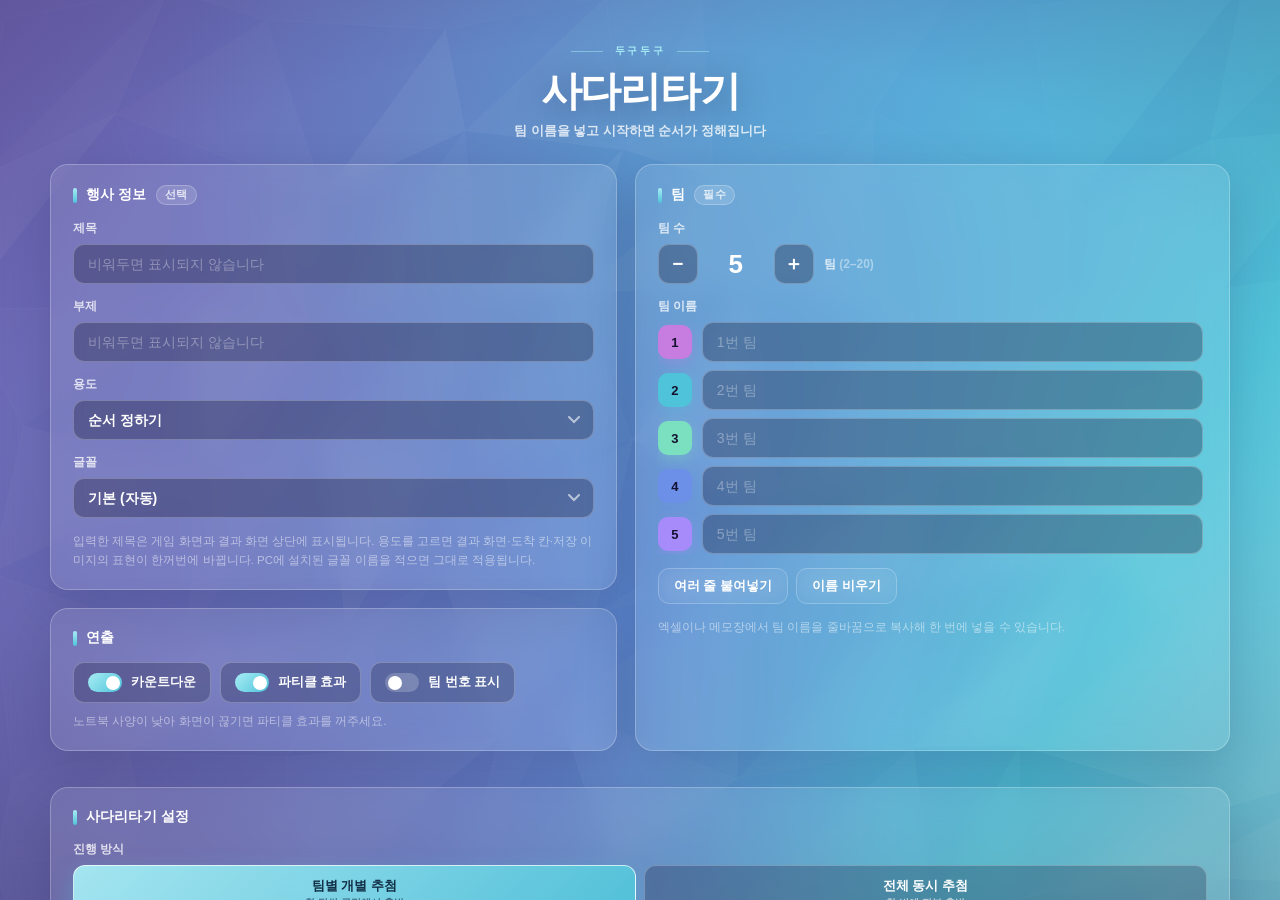
==== commit 4c77db8e: "Add files via upload" ====
--- a/사다리타기.html
+++ b/사다리타기.html
@@ -482,6 +482,10 @@
           <input class="inp" id="fSub" placeholder="비워두면 표시되지 않습니다" maxlength="80">
         </div>
         <div class="field">
+          <label>용도</label>
+          <select class="inp" id="fPurpose"></select>
+        </div>
+        <div class="field">
           <label>글꼴</label>
           <select class="inp" id="fFontSel"></select>
         </div>
@@ -490,6 +494,7 @@
           <input class="inp" id="fFontCustom" placeholder="예: GmarketSansMedium">
         </div>
         <div class="hint">입력한 제목은 게임 화면과 결과 화면 상단에 표시됩니다.
+          용도를 고르면 결과 화면·도착 칸·저장 이미지의 표현이 한꺼번에 바뀝니다.
           PC에 설치된 글꼴 이름을 적으면 그대로 적용됩니다.</div>
       </div>
 
@@ -571,7 +576,7 @@
   <div class="res-head">
     <div class="ev-title lg" id="rTitle"></div>
     <div class="ev-sub" id="rSub"></div>
-    <h1>발표 순서</h1>
+    <h1 id="rHeading">순서</h1>
   </div>
   <div class="res-list" id="resList"></div>
   <div class="res-foot">
@@ -633,8 +638,19 @@
   {v:'GmarketSansMedium', n:'G마켓 산스'},
   {v:'__custom__',        n:'직접 입력…'}
 ];
+/* 용도 프리셋 — 결과 화면·도착 칸·저장 이미지의 표현을 한 곳에서 관리한다.
+   게임은 host.slot(j) / host.purpose 만 쓰면 되므로, 게임이 늘어나도
+   문구를 게임마다 고칠 일이 없다. 용도를 추가하려면 여기에 한 줄 넣으면 된다. */
+const PURPOSES = {
+  order: { name:'순서 정하기', heading:'순서',      slot:n=>n+'번',        file:'순서'     },
+  talk:  { name:'발표 순서',   heading:'발표 순서', slot:n=>n+'번째 발표', file:'발표순서' },
+  rank:  { name:'순위',        heading:'순위',      slot:n=>n+'등',        file:'순위'     },
+  prize: { name:'추첨 당첨',   heading:'당첨 순서', slot:n=>n+'번째',      file:'추첨결과' }
+};
+const purposeOf = k => PURPOSES[k] || PURPOSES.order;
+
 const DEF = {
-  title:'', sub:'', font:'', fontCustom:'',
+  title:'', sub:'', font:'', fontCustom:'', purpose:'order',
   n:5, teams:['','','','',''],
   game:'ladder', showNo:false, useFx:true, useCount:true,
   opts:{}
@@ -645,7 +661,7 @@
 let GAMES = [];
 let active = null;          // 현재 게임 모듈
 let curScreen = 'setup';
-let lastResults = null;     // [발표순서 index] = teamIndex
+let lastResults = null;     // [순서 index] = teamIndex
 let teams = [];             // [{name,no,color}]
 
 const $  = s => document.querySelector(s);
@@ -768,8 +784,13 @@
   box.appendChild(card);
   if(g.bindOptions) g.bindOptions(card, S.opts[g.id] = S.opts[g.id]||{}, save);
 }
+function applyPurpose(){
+  const p=purposeOf(S.purpose);
+  const h=$('#rHeading'); if(h) h.textContent=p.heading;
+}
 function syncSetup(){
   $('#fTitle').value=S.title; $('#fSub').value=S.sub;
+  $('#fPurpose').value=S.purpose;
   $('#cVal').textContent=S.n;
   $('#fFontSel').value=S.font; $('#fFontCustom').value=S.fontCustom;
   $('#fFontCustomWrap').style.display = S.font==='__custom__'?'':'none';
@@ -777,9 +798,14 @@
   $('#tgFx').classList.toggle('on',S.useFx);
   $('#tgNo').classList.toggle('on',S.showNo);
   document.body.classList.toggle('noeffect',!S.useFx);
-  renderTeamList(); renderGames(); renderGameOpts(); applyFont(); applyBrand();
+  renderTeamList(); renderGames(); renderGameOpts(); applyFont(); applyBrand(); applyPurpose();
 }
 function initSetup(){
+  const ps=$('#fPurpose');
+  Object.keys(PURPOSES).forEach(k=>{
+    const o=document.createElement('option'); o.value=k; o.textContent=PURPOSES[k].name; ps.appendChild(o);
+  });
+  ps.addEventListener('change',e=>{ S.purpose=e.target.value; applyPurpose(); save(); });
   const sel=$('#fFontSel');
   FONT_PRESETS.forEach(f=>{ const o=document.createElement('option'); o.value=f.v; o.textContent=f.n; sel.appendChild(o); });
   sel.addEventListener('change',e=>{ S.font=e.target.value;
@@ -842,11 +868,14 @@
   opts(){ return (S.opts[active.id] = S.opts[active.id]||{}); },
   rnd, rndInt, shuffle, lighten, esc, toast,
   setTip, setCounter, countdown,
+  get purpose(){ return purposeOf(S.purpose); },
+  slot(j){ return purposeOf(S.purpose).slot(j+1); },   // j 는 0부터
+
   tool(html){
     const w=document.createElement('div'); w.innerHTML=html.trim();
     const el=w.firstElementChild; $('#gameTools').appendChild(el); return el;
   },
-  finish(results){                       // results[발표순서 idx] = teamIndex
+  finish(results){                       // results[순서 idx] = teamIndex
     lastResults=results.slice();
     $('#bRes').style.display='';
     setTip('추첨 완료! 결과를 확인하세요');
@@ -889,6 +918,7 @@
 /* ── 결과 화면 ──────────────────────────────────────────────────────── */
 function showResult(){
   if(!lastResults) return;
+  const P=purposeOf(S.purpose);
   const n=lastResults.length, box=$('#resList');
   box.innerHTML='';
   box.classList.toggle('dense', n>=8 && n<=10);
@@ -902,7 +932,7 @@
     row.style.boxShadow='0 8px 26px rgba(8,6,26,.25), 0 0 0 1px '+tm.color+'55';
     row.innerHTML =
       '<div class="rank" style="background:'+tm.color+';box-shadow:0 8px 26px '+tm.color+'66">'+(j+1)+'</div>'+
-      '<div class="rinfo"><div class="rord">'+(j+1)+'번째 발표</div>'+
+      '<div class="rinfo"><div class="rord">'+P.slot(j+1)+'</div>'+
       '<div class="rname">'+esc(tm.name)+'</div></div>'+
       (S.showNo?'<div class="rno">TEAM '+tm.no+'</div>':'');
     box.appendChild(row);
@@ -918,6 +948,7 @@
 }
 function exportPng(){
   if(!lastResults) return;
+  const P=purposeOf(S.purpose);
   const n=lastResults.length, two=n>=11, cols=two?2:1;
   const per=Math.ceil(n/cols), rowH=112;
   const W=two?2280:1600, headH=S.title?300:230, H=headH+per*rowH+60;
@@ -935,7 +966,7 @@
   let y=74;
   if(S.title){ g.fillStyle='rgba(255,255,255,.8)'; g.font='700 26px '+FF; g.fillText(S.title,72,y); y+=34; }
   if(S.sub){   g.fillStyle='rgba(255,255,255,.56)'; g.font='600 20px '+FF; g.fillText(S.sub,72,y); }
-  g.fillStyle='#fff'; g.font='900 62px '+FF; g.fillText('발표 순서',72,headH-100);
+  g.fillStyle='#fff'; g.font='900 62px '+FF; g.fillText(P.heading,72,headH-100);
   g.fillStyle='rgba(255,255,255,.6)'; g.font='700 24px '+FF;
   g.fillText(gameById(S.game).name+' · '+n+'팀', 72, headH-50);
   const pad=72, colGap=40, cw=(W-pad*2-(cols-1)*colGap)/cols;
@@ -950,7 +981,7 @@
     g.fillStyle='#161233'; g.font='900 32px '+FF; g.textAlign='center';
     g.fillText(String(j+1), x+54, ry+49); g.textAlign='left';
     g.fillStyle='rgba(255,255,255,.82)'; g.font='700 19px '+FF;
-    g.fillText((j+1)+'번째 발표', x+108, ry+34);
+    g.fillText(P.slot(j+1), x+108, ry+34);
     g.fillStyle='#fff'; g.font='900 38px '+FF;
     g.fillText(tm.name, x+108, ry+68);
     if(S.showNo){
@@ -964,7 +995,7 @@
   c.toBlob(b=>{
     const a=document.createElement('a');
     a.href=URL.createObjectURL(b);
-    a.download='발표순서_'+D.getFullYear()+z(D.getMonth()+1)+z(D.getDate())+'.png';
+    a.download=P.file+'_'+D.getFullYear()+z(D.getMonth()+1)+z(D.getDate())+'.png';
     a.click(); setTimeout(()=>URL.revokeObjectURL(a.href),3000);
     toast('결과 이미지를 저장했습니다');
   });
@@ -1221,7 +1252,7 @@
   for(let j=0;j<n;j++){
     const el=document.createElement('div');
     el.className='dcard'; el.dataset.dest=j;
-    el.innerHTML='<div class="ord">'+(j+1)+'번째 발표</div><div class="q">? ? ?</div>';
+    el.innerHTML='<div class="ord">'+H.slot(j)+'</div><div class="q">? ? ?</div>';
     bot.appendChild(el);
   }
   cv=document.getElementById('ldCv'); cx=cv.getContext('2d');
@@ -1439,7 +1470,7 @@
   card.style.borderColor=tm.color;
   card.style.borderWidth='3px';
   card.style.boxShadow='0 10px 34px '+tm.color+'66, 0 0 0 1px '+tm.color+'99, inset 0 0 26px rgba(8,6,26,.45)';
-  card.innerHTML='<div class="ord" style="opacity:.9">'+(dj+1)+'번째 발표</div>'+
+  card.innerHTML='<div class="ord" style="opacity:.9">'+H.slot(dj)+'</div>'+
                  '<div class="win" style="color:'+H.lighten(tm.color,0.3)+'">'+H.esc(tm.name)+'</div>';
   setTimeout(()=>card.classList.remove('pop'),700);
   const tc=document.querySelector('#ldTop .tcard[data-col="'+o.col+'"]');
@@ -1504,7 +1535,7 @@
 /* ── 등록 ────────────────────────────────────────────────────────────── */
 Core.registerGame({
   id:'ladder', icon:'🪜', name:'사다리타기',
-  desc:'팀마다 구슬이 사다리를 타고 내려가 발표 순서를 정합니다. 한 팀씩 또는 전체 동시 진행.',
+  desc:'팀마다 구슬이 사다리를 타고 내려가 순서를 정합니다. 한 팀씩 또는 전체 동시 진행.',
 
   optionsHtml(){
     return '<div class="field"><label>진행 방식</label>'+
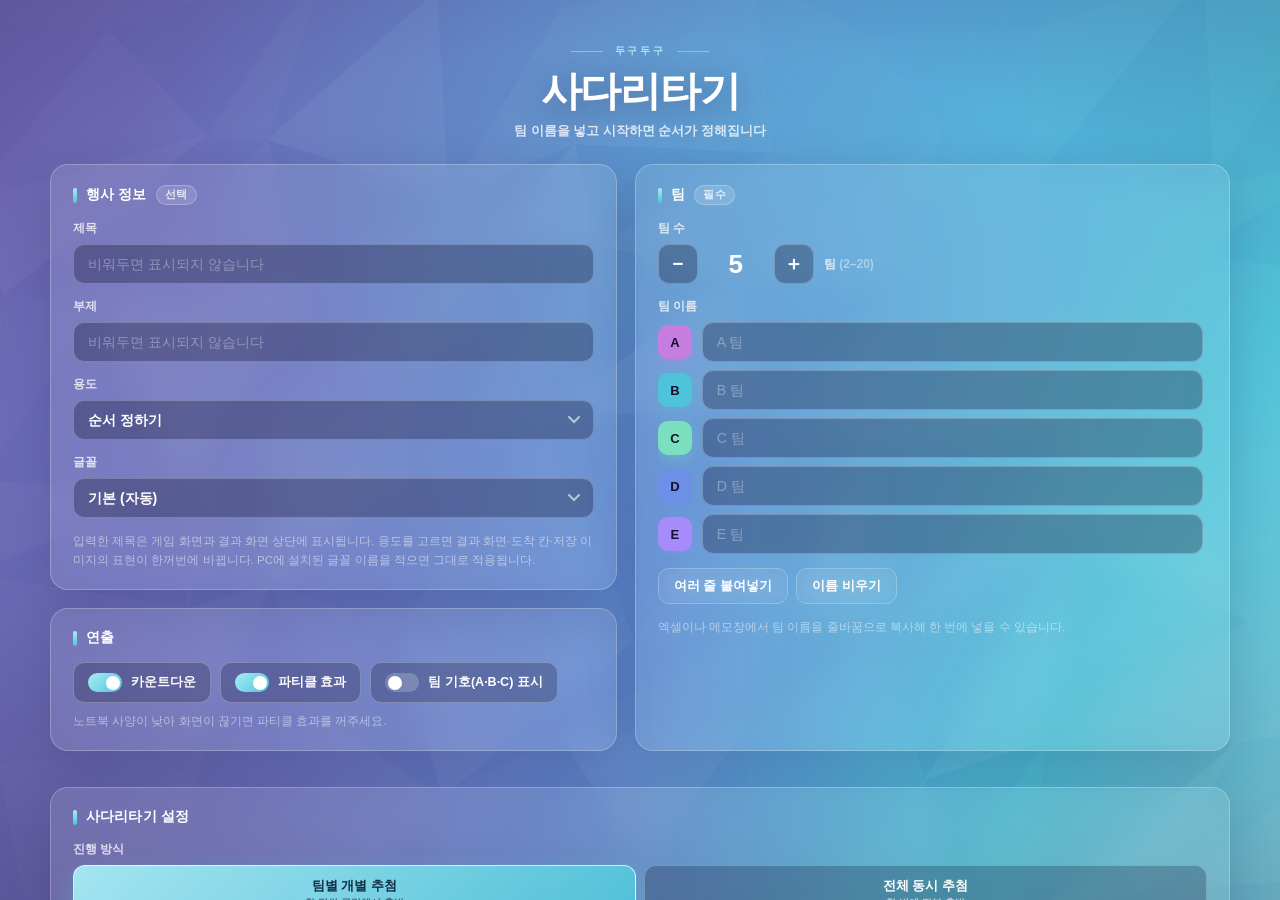
==== commit afb38b5b: "피날레 반전 구간 추가, 팀 표기 알파벳화, 벽 범퍼·구조물 렌더 개선" ====
--- a/사다리타기.html
+++ b/사다리타기.html
@@ -210,7 +210,7 @@
 .rrow .rord{font-size:12.5px;font-weight:800;color:rgba(255,255,255,.86)}
 .rrow .rname{font-size:clamp(19px,1.8vw,30px);font-weight:900;letter-spacing:-.02em;line-height:1.15;
   margin-top:1px;text-shadow:0 2px 10px rgba(8,6,26,.45)}
-.rrow .rno{font-size:11px;font-weight:800;letter-spacing:.14em;color:var(--ink-3)}
+.rrow .rno{font-size:15px;font-weight:900;letter-spacing:.06em;color:var(--ink-3)}
 .res-list.dense{gap:7px}
 .res-list.dense .rrow{padding:9px 18px;gap:14px;border-radius:13px;min-height:56px}
 .res-list.dense .rank{width:42px;height:42px;border-radius:11px;font-size:19px}
@@ -325,7 +325,9 @@
 .rk{display:flex;align-items:center;gap:9px;padding:6px 9px;border-radius:10px;
   background:rgba(12,10,40,.3);border:1.5px solid transparent;transition:all .25s;font-size:12.5px}
 .rk .p{width:22px;text-align:center;font-weight:900;font-variant-numeric:tabular-nums;color:var(--ink-3);flex:0 0 auto}
-.rk .dot{width:14px;height:14px;border-radius:50%;flex:0 0 auto}
+.rk .ball{width:24px;height:24px;border-radius:50%;flex:0 0 auto;display:flex;
+  align-items:center;justify-content:center;font-weight:900;font-size:12px;color:#161233;
+  box-shadow:0 2px 8px rgba(8,6,26,.45),inset 0 -2px 5px rgba(0,0,0,.18),inset 0 2px 5px rgba(255,255,255,.55)}
 .rk .nm{flex:1 1 auto;font-weight:800;overflow:hidden;text-overflow:ellipsis;white-space:nowrap}
 .rk.fin{background:rgba(9,7,32,.6)}
 .rk.fin .p{color:#A8EDF5}
@@ -503,7 +505,7 @@
         <div class="toggles">
           <button class="tg on" id="tgCount"><span class="sw"></span>카운트다운</button>
           <button class="tg on" id="tgFx"><span class="sw"></span>파티클 효과</button>
-          <button class="tg" id="tgNo"><span class="sw"></span>팀 번호 표시</button>
+          <button class="tg" id="tgNo"><span class="sw"></span>팀 기호(A·B·C) 표시</button>
         </div>
         <div class="hint">노트북 사양이 낮아 화면이 끊기면 파티클 효과를 꺼주세요.</div>
       </div>
@@ -642,12 +644,16 @@
    게임은 host.slot(j) / host.purpose 만 쓰면 되므로, 게임이 늘어나도
    문구를 게임마다 고칠 일이 없다. 용도를 추가하려면 여기에 한 줄 넣으면 된다. */
 const PURPOSES = {
-  order: { name:'순서 정하기', heading:'순서',      slot:n=>n+'번',        file:'순서'     },
-  talk:  { name:'발표 순서',   heading:'발표 순서', slot:n=>n+'번째 발표', file:'발표순서' },
-  rank:  { name:'순위',        heading:'순위',      slot:n=>n+'등',        file:'순위'     },
-  prize: { name:'추첨 당첨',   heading:'당첨 순서', slot:n=>n+'번째',      file:'추첨결과' }
+  order: { name:'순서 정하기', heading:'순서',      slot:n=>n+'번',        file:'순서',     dup:true  },
+  talk:  { name:'발표 순서',   heading:'발표 순서', slot:n=>n+'번째 발표', file:'발표순서', dup:false },
+  rank:  { name:'순위',        heading:'순위',      slot:n=>n+'등',        file:'순위',     dup:true  },
+  prize: { name:'추첨 당첨',   heading:'당첨 순서', slot:n=>n+'번째',      file:'추첨결과', dup:true  }
 };
 const purposeOf = k => PURPOSES[k] || PURPOSES.order;
+
+/* 팀 식별자는 알파벳(A·B·C…). 순위는 숫자(1·2·3…)라서 둘이 절대 안 헷갈린다.
+   20팀이면 A~T 까지만 쓰므로 두 글자가 될 일은 없다. */
+const tagOf = i => String.fromCharCode(65 + (i % 26)) + (i >= 26 ? Math.floor(i/26)+1 : '');
 
 const DEF = {
   title:'', sub:'', font:'', fontCustom:'', purpose:'order',
@@ -743,8 +749,8 @@
   for(let i=0;i<S.n;i++){
     const row=document.createElement('div'); row.className='trow';
     row.innerHTML =
-      '<div class="tdot" style="background:'+COL[i]+';box-shadow:0 4px 14px '+COL[i]+'55">'+(i+1)+'</div>'+
-      '<input class="inp" data-i="'+i+'" placeholder="'+(i+1)+'번 팀" maxlength="24" value="'+esc(S.teams[i]||'')+'">';
+      '<div class="tdot" style="background:'+COL[i]+';box-shadow:0 4px 14px '+COL[i]+'55">'+tagOf(i)+'</div>'+
+      '<input class="inp" data-i="'+i+'" placeholder="'+tagOf(i)+' 팀" maxlength="24" value="'+esc(S.teams[i]||'')+'">';
     box.appendChild(row);
   }
   box.querySelectorAll('input').forEach(inp=>{
@@ -843,10 +849,10 @@
 
 /* ── 게임 시작 ──────────────────────────────────────────────────────── */
 function startGame(){
-  for(let i=0;i<S.n;i++) if(!(S.teams[i]||'').trim()) S.teams[i]=(i+1)+'번 팀';
+  for(let i=0;i<S.n;i++) if(!(S.teams[i]||'').trim()) S.teams[i]=tagOf(i)+' 팀';
   renderTeamList(); save();
   const COL=teamColors(S.n);
-  teams=[]; for(let i=0;i<S.n;i++) teams.push({name:S.teams[i], no:i+1, color:COL[i]});
+  teams=[]; for(let i=0;i<S.n;i++) teams.push({name:S.teams[i], no:i+1, tag:tagOf(i), color:COL[i]});
   lastResults=null;
   const g=gameById(S.game);
   active=g;
@@ -932,9 +938,9 @@
     row.style.boxShadow='0 8px 26px rgba(8,6,26,.25), 0 0 0 1px '+tm.color+'55';
     row.innerHTML =
       '<div class="rank" style="background:'+tm.color+';box-shadow:0 8px 26px '+tm.color+'66">'+(j+1)+'</div>'+
-      '<div class="rinfo"><div class="rord">'+P.slot(j+1)+'</div>'+
+      '<div class="rinfo">'+(P.dup?'':'<div class="rord">'+P.slot(j+1)+'</div>')+
       '<div class="rname">'+esc(tm.name)+'</div></div>'+
-      (S.showNo?'<div class="rno">TEAM '+tm.no+'</div>':'');
+      (S.showNo?'<div class="rno">'+tm.tag+'</div>':'');
     box.appendChild(row);
     setTimeout(()=>row.classList.add('in'), 110+j*(n>12?90:160));
   }
@@ -980,13 +986,18 @@
     rr(g,x+24,ry+18,60,60,16); g.fillStyle=tm.color; g.fill();
     g.fillStyle='#161233'; g.font='900 32px '+FF; g.textAlign='center';
     g.fillText(String(j+1), x+54, ry+49); g.textAlign='left';
-    g.fillStyle='rgba(255,255,255,.82)'; g.font='700 19px '+FF;
-    g.fillText(P.slot(j+1), x+108, ry+34);
-    g.fillStyle='#fff'; g.font='900 38px '+FF;
-    g.fillText(tm.name, x+108, ry+68);
+    if(P.dup){
+      g.fillStyle='#fff'; g.font='900 38px '+FF;
+      g.fillText(tm.name, x+108, ry+58);
+    } else {
+      g.fillStyle='rgba(255,255,255,.82)'; g.font='700 19px '+FF;
+      g.fillText(P.slot(j+1), x+108, ry+34);
+      g.fillStyle='#fff'; g.font='900 38px '+FF;
+      g.fillText(tm.name, x+108, ry+68);
+    }
     if(S.showNo){
-      g.fillStyle='rgba(255,255,255,.5)'; g.font='800 20px '+FF; g.textAlign='right';
-      g.fillText('TEAM '+tm.no, x+cw-28, ry+50); g.textAlign='left';
+      g.fillStyle='rgba(255,255,255,.5)'; g.font='900 26px '+FF; g.textAlign='right';
+      g.fillText(tm.tag, x+cw-28, ry+52); g.textAlign='left';
     }
   }
   const D=new Date(), z=v=>String(v).padStart(2,'0');
@@ -1242,7 +1253,7 @@
     el.className='tcard'+(G.mode==='one'?' click pulse':'');
     el.dataset.col=c;
     el.innerHTML='<div class="bar" style="background:linear-gradient(90deg,'+tm.color+','+tm.color+'00)"></div>'+
-      (H.settings.showNo?'<div class="no">TEAM '+tm.no+'</div>':'')+
+      (H.settings.showNo?'<div class="no">'+tm.tag+'</div>':'')+
       '<div class="nm">'+H.esc(tm.name)+'</div>';
     el.style.borderColor=tm.color+'88';
     el.style.boxShadow='0 10px 30px '+tm.color+'22';
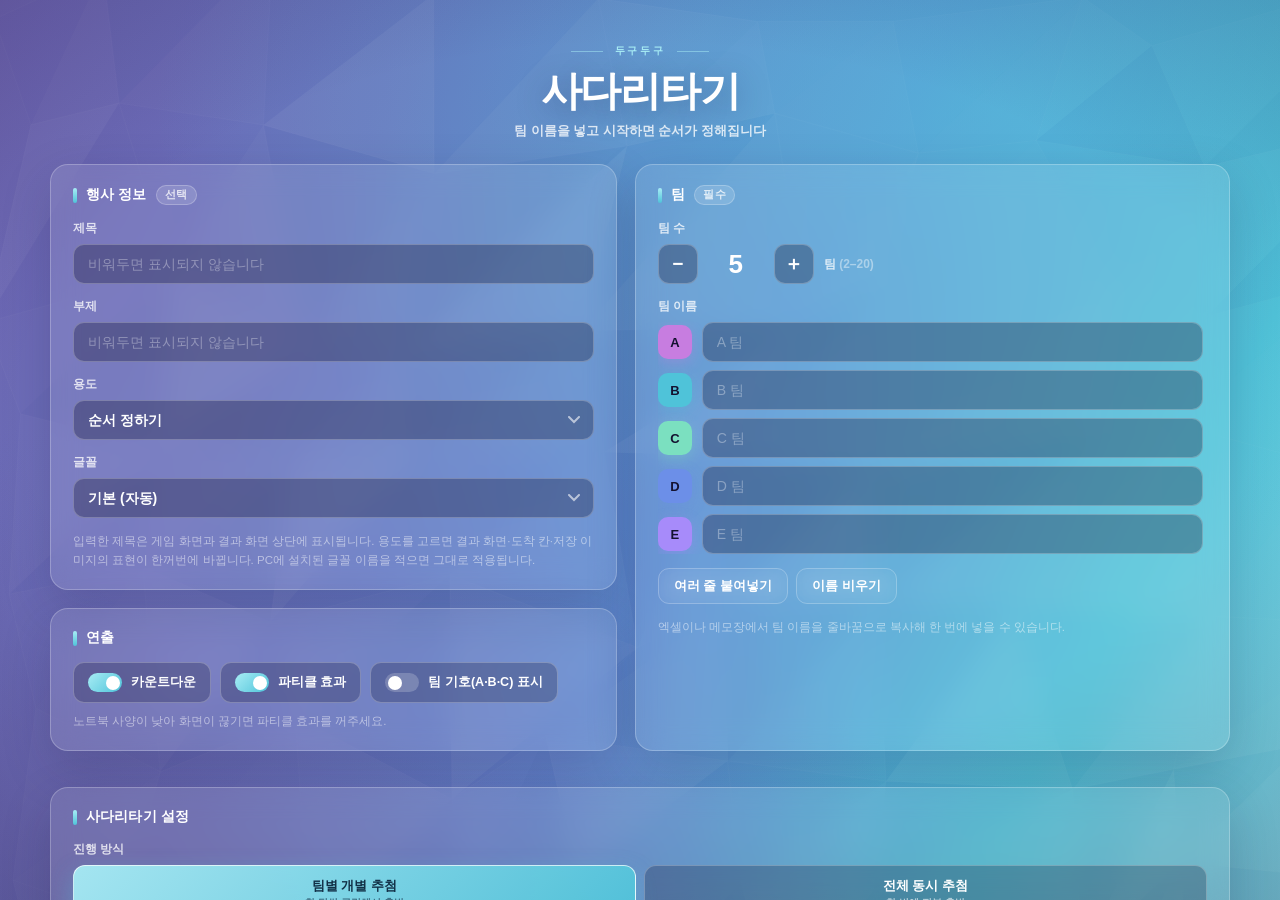
==== commit 025e2aac: "마블 레이스 — 순위 방향(먼저 도착 / 나중 도착) 선택 추가" ====
--- a/사다리타기.html
+++ b/사다리타기.html
@@ -450,6 +450,11 @@
   .res-head h1{font-size:20px}
   .res-head .ev-title,.res-head .ev-sub{display:none}
 }
+
+/* 마블 — 역순 모드 표시 */
+.rank-panel h3 .revtag{display:inline-block;margin-left:8px;padding:2px 8px;border-radius:999px;
+  background:rgba(255,190,120,.22);border:1px solid rgba(255,190,120,.5);
+  font-size:11px;font-weight:800;letter-spacing:0;color:#ffd9ae;vertical-align:middle}
 
 </style>
 <link rel="icon" href="data:image/svg+xml,<svg xmlns='http://www.w3.org/2000/svg' viewBox='0 0 100 100'><text y='.9em' font-size='90'>🥁</text></svg>">
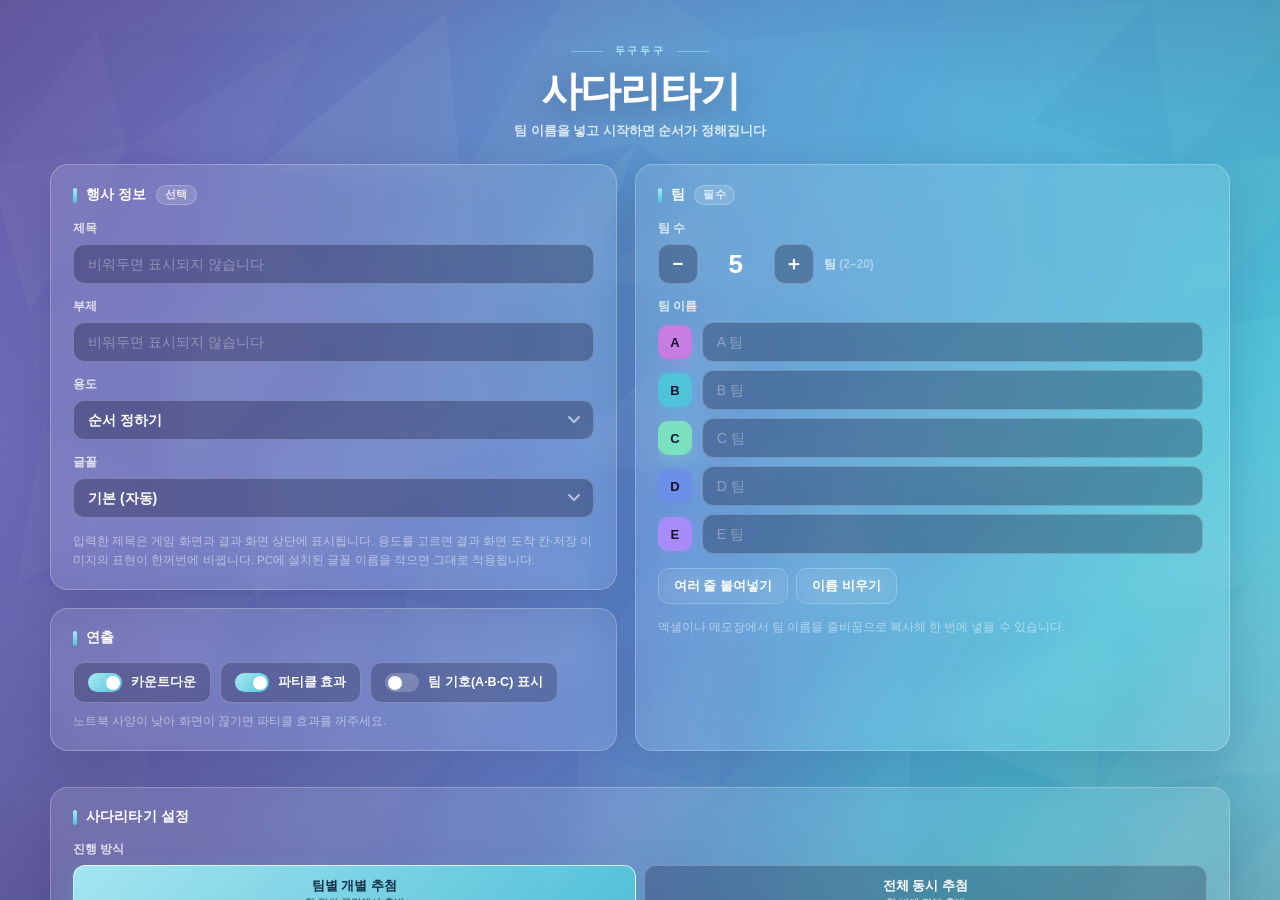
==== commit b67dd8c2: "행운 뽑기 게임 추가 + 설정 자동저장 정리" ====
--- a/사다리타기.html
+++ b/사다리타기.html
@@ -4,7 +4,7 @@
 <meta charset="UTF-8">
 <meta name="viewport" content="width=device-width, initial-scale=1.0">
 <title>사다리타기 · 두구두구</title>
-<meta name="description" content="두구두구 — 팀 순서를 공정하게 정하는 랜덤 추첨 미니게임. 사다리타기, 마블 레이스.">
+<meta name="description" content="두구두구 — 공정한 랜덤 추첨 미니게임. 사다리타기, 마블 레이스, 행운 뽑기.">
 <style>
 /* ============================================================================
    발표 순서 미니게임 — 공통 스타일
@@ -456,6 +456,138 @@
   background:rgba(255,190,120,.22);border:1px solid rgba(255,190,120,.5);
   font-size:11px;font-weight:800;letter-spacing:0;color:#ffd9ae;vertical-align:middle}
 
+/* ════════════════════════════════════════════════════════════════════
+   행운 뽑기
+   태블릿 세로 기준으로 만들되 가로에서도 가운데 정렬로 그대로 쓸 수 있게
+   폭만 제한한다. 애니메이션은 CSS transform 만 쓴다 (태블릿 부담 최소화).
+   ═════════════════════════════════════════════════════════════════ */
+body.no-teams #teamCard,
+body.no-teams #fPurposeWrap{display:none}
+body.no-teams .grid{grid-template-columns:minmax(0,1fr)}
+
+.btn.danger{background:rgba(231,76,89,.22);border-color:rgba(231,76,89,.6);color:#ffd9dc}
+.btn.danger:hover{background:rgba(231,76,89,.34)}
+
+.draw-wrap{flex:1 1 auto;display:flex;flex-direction:column;align-items:center;
+  justify-content:center;gap:14px;min-height:0;padding:4px 0}
+.dw-top{display:flex;align-items:baseline;gap:10px;flex:0 0 auto}
+.dw-left{font-size:13px;font-weight:800;color:var(--ink-3);letter-spacing:.02em}
+.dw-num b{font-size:30px;font-weight:900;color:var(--c-mint);font-variant-numeric:tabular-nums}
+.dw-num span{font-size:14px;font-weight:800;color:var(--ink-3);margin-left:4px}
+
+.machine{flex:0 1 auto;display:flex;flex-direction:column;align-items:center;
+  width:min(400px,80vw);transform-origin:50% 60%}
+.machine.shake{animation:mcShake .6s cubic-bezier(.36,.07,.19,.97)}
+@keyframes mcShake{
+  0%,100%{transform:translateX(0) rotate(0)}
+  12%{transform:translateX(-7px) rotate(-1.4deg)}
+  28%{transform:translateX(6px) rotate(1.2deg)}
+  46%{transform:translateX(-5px) rotate(-1deg)}
+  64%{transform:translateX(4px) rotate(.7deg)}
+  82%{transform:translateX(-2px) rotate(-.3deg)}
+}
+.mc-dome{position:relative;width:100%;aspect-ratio:1;border-radius:50%;
+  background:radial-gradient(120% 110% at 32% 24%, rgba(255,255,255,.34) 0%, rgba(255,255,255,.1) 42%, rgba(255,255,255,.06) 100%);
+  border:2px solid rgba(255,255,255,.4);overflow:hidden;
+  box-shadow:inset 0 -18px 40px rgba(20,16,48,.3), 0 18px 44px rgba(8,6,26,.3)}
+.mc-gloss{position:absolute;left:14%;top:10%;width:34%;height:26%;border-radius:50%;
+  background:radial-gradient(circle at 40% 40%, rgba(255,255,255,.62), rgba(255,255,255,0) 70%)}
+.cap{position:absolute;width:15%;height:10.5%;border-radius:999px;transform:translate(-50%,-50%);
+  border:1px solid rgba(255,255,255,.5)}
+.mc-neck{width:46%;height:16px;background:linear-gradient(180deg,#7fd36a,#4faa3c);
+  border-radius:4px 4px 0 0;margin-top:-6px;box-shadow:0 6px 16px rgba(8,6,26,.28)}
+.mc-body{width:84%;border-radius:16px;padding:18px 16px 14px;
+  background:linear-gradient(180deg,#8fdd5e,#5fb43a);
+  box-shadow:0 14px 34px rgba(8,6,26,.34), inset 0 -6px 0 rgba(0,0,0,.14);
+  display:flex;flex-direction:column;align-items:center;gap:12px}
+.mc-knob{width:min(150px,54%);aspect-ratio:1;border-radius:50%;cursor:pointer;
+  background:linear-gradient(180deg,#fdfdfd,#d9dde6);border:5px solid #3fa02b;
+  display:flex;flex-direction:column;align-items:center;justify-content:center;gap:1px;
+  box-shadow:0 8px 0 #b9bfcb, 0 14px 26px rgba(8,6,26,.34);
+  transition:transform .12s ease, box-shadow .12s ease}
+.mc-knob b{font-size:21px;font-weight:900;color:#1d1a3c;letter-spacing:-.02em}
+.mc-knob span{font-size:11px;font-weight:900;color:#5b6274;letter-spacing:.14em}
+.mc-knob:active{transform:translateY(6px);box-shadow:0 2px 0 #b9bfcb, 0 8px 16px rgba(8,6,26,.3)}
+.mc-knob:disabled{opacity:.5;cursor:default;transform:none}
+.mc-slot{width:62%;height:13px;border-radius:4px;background:rgba(20,16,48,.42);
+  box-shadow:inset 0 2px 5px rgba(0,0,0,.4)}
+.dw-hint{flex:0 0 auto;font-size:12.5px;font-weight:700;color:var(--ink-3)}
+
+/* ── 당첨 티켓 ───────────────────────────────────────────────────────── */
+.ticket-back{position:fixed;inset:0;z-index:72;display:none;align-items:center;justify-content:center;
+  padding:20px;background:rgba(10,8,30,.72);backdrop-filter:blur(7px);overflow:hidden}
+.ticket-back.on{display:flex}
+.ticket{position:relative;width:min(340px,100%);border-radius:20px;padding:26px 22px 20px;
+  background:#fbfbfe;border:2px dashed #cdd2e2;text-align:center;
+  box-shadow:0 26px 60px rgba(6,4,22,.5);animation:tkIn .36s cubic-bezier(.16,1,.3,1)}
+@keyframes tkIn{from{opacity:0;transform:translateY(18px) scale(.94)}to{opacity:1;transform:none}}
+.ticket::before,.ticket::after{content:'';position:absolute;top:50%;width:22px;height:22px;
+  border-radius:50%;background:rgba(10,8,30,.92);transform:translateY(-50%)}
+.ticket::before{left:-12px} .ticket::after{right:-12px}
+.tk-kicker{display:inline-block;padding:4px 11px;border-radius:999px;background:#eceef6;
+  font-size:10.5px;font-weight:900;letter-spacing:.16em;color:#6a7187}
+.tk-badge{width:112px;height:112px;border-radius:50%;margin:16px auto 12px;
+  display:flex;align-items:baseline;justify-content:center;gap:1px;color:#1d1a3c;
+  border:3px solid rgba(255,255,255,.75)}
+.tk-badge b{font-size:46px;font-weight:900;line-height:1}
+.tk-badge span{font-size:17px;font-weight:900}
+.tk-msg{font-size:20px;font-weight:900;color:#1d1a3c}
+.tk-sub{font-size:12.5px;font-weight:700;color:#7a8198;margin:6px 0 16px}
+.ticket .btn{width:100%;background:#1d1a3c;border-color:#1d1a3c;color:#fff}
+.ticket .btn:hover{background:#2b2757}
+.cfti{position:absolute;top:-14px;width:8px;height:14px;border-radius:2px;pointer-events:none;
+  animation:cftiFall 1.9s linear forwards}
+@keyframes cftiFall{to{transform:translateY(105vh) rotate(680deg);opacity:.15}}
+body.noeffect .cfti{display:none}
+
+/* ── 관리자 패널 ─────────────────────────────────────────────────────── */
+.adm-back{position:fixed;inset:0;z-index:74;display:none;align-items:center;justify-content:center;
+  padding:18px;background:rgba(10,8,30,.7);backdrop-filter:blur(7px)}
+.adm-back.on{display:flex}
+.adm{width:min(420px,100%);max-height:86vh;overflow:auto;border-radius:18px;padding:20px 18px;
+  background:rgba(30,26,68,.97);border:1.5px solid var(--line);box-shadow:0 26px 60px rgba(6,4,22,.5)}
+.adm h3{font-size:17px;font-weight:900;margin-bottom:14px}
+.adm-row{display:flex;align-items:center;gap:11px;padding:10px 11px;border-radius:12px;
+  background:rgba(255,255,255,.07);margin-bottom:7px}
+.adm-tier{flex:0 0 auto;min-width:40px;text-align:center;padding:5px 0;border-radius:8px;
+  font-size:12px;font-weight:900;color:#1d1a3c}
+.adm-info{flex:1 1 auto;min-width:0;display:flex;flex-direction:column;gap:1px}
+.adm-info b{font-size:14px;font-weight:900}
+.adm-info span{font-size:11.5px;font-weight:700;color:var(--ink-3)}
+.adm-pct{flex:0 0 auto;text-align:right;display:flex;flex-direction:column;gap:1px}
+.adm-pct b{font-size:16px;font-weight:900;color:var(--c-mint);font-variant-numeric:tabular-nums}
+.adm-pct span{font-size:10px;font-weight:700;color:var(--ink-3)}
+.adm-total{margin-top:11px;padding:11px;border-radius:12px;text-align:center;
+  background:rgba(168,237,245,.13);border:1px solid rgba(168,237,245,.3);font-size:13px;font-weight:800}
+.adm-total b{font-size:19px;color:var(--c-mint)}
+.adm-note{margin-top:10px;font-size:11.5px;line-height:1.65;color:var(--ink-3)}
+.adm-foot{display:flex;gap:9px;justify-content:flex-end;margin-top:14px}
+
+/* ── 설정 화면의 뽑기 설정 ───────────────────────────────────────────── */
+.dcfg-row{display:flex;align-items:center;gap:10px;padding:8px 10px;border-radius:12px;
+  background:rgba(255,255,255,.06);margin-bottom:7px}
+.dcfg-tier{flex:0 0 auto;min-width:42px;text-align:center;padding:6px 0;border-radius:8px;
+  font-size:12px;font-weight:900;color:#1d1a3c}
+.dcfg-f{flex:1 1 0;display:flex;align-items:center;gap:7px;min-width:0}
+.dcfg-f>span{flex:0 0 auto;font-size:11.5px;font-weight:800;color:var(--ink-3)}
+.dcfg-f .inp.num{flex:1 1 0;min-width:0;padding:8px 9px;text-align:right;
+  font-weight:900;font-variant-numeric:tabular-nums}
+.dcfg-sum{margin-top:4px;padding:10px;border-radius:12px;text-align:center;font-size:13px;
+  font-weight:800;background:rgba(168,237,245,.12);border:1px solid rgba(168,237,245,.28)}
+.dcfg-sum b{font-size:18px;color:var(--c-mint)}
+
+@media (max-width:820px){
+  .machine{width:min(330px,80vw)}
+  .dw-num b{font-size:26px}
+  .dcfg-row{flex-wrap:wrap}
+  .dcfg-f{flex:1 1 44%}
+}
+@media (max-height:720px){
+  .machine{width:min(240px,52vh)}
+  .mc-knob{width:min(118px,52%)}
+  .mc-knob b{font-size:18px}
+}
+
 </style>
 <link rel="icon" href="data:image/svg+xml,<svg xmlns='http://www.w3.org/2000/svg' viewBox='0 0 100 100'><text y='.9em' font-size='90'>🥁</text></svg>">
 </head>
@@ -488,7 +620,7 @@
           <label>부제</label>
           <input class="inp" id="fSub" placeholder="비워두면 표시되지 않습니다" maxlength="80">
         </div>
-        <div class="field">
+        <div class="field" id="fPurposeWrap">
           <label>용도</label>
           <select class="inp" id="fPurpose"></select>
         </div>
@@ -517,7 +649,7 @@
     </div>
 
     <!-- 우: 팀 -->
-    <div class="card">
+    <div class="card" id="teamCard">
       <h2>팀 <span class="opt">필수</span></h2>
       <div class="field">
         <label>팀 수</label>
@@ -548,10 +680,10 @@
   </div>
 
   <div class="setup-actions">
-    <button class="btn ghost" id="bReset">초기화</button>
+    <button class="btn ghost" id="bReset">전부 비우기</button>
     <button class="btn primary big" id="bStart">시작하기</button>
   </div>
-  <div class="foot-note">결과는 이미지로 저장할 수 있습니다</div>
+  <div class="foot-note">입력한 내용은 이 브라우저에 저장돼 다음에 열어도 그대로 남습니다 · <b>전부 비우기</b>로 지울 수 있습니다</div>
 </section>
 
 <!-- ══════════════════════════════════════════════════════════════════
@@ -781,9 +913,15 @@
     b.dataset.id=g.id;
     b.innerHTML='<div class="chk">✓</div><div class="gi">'+g.icon+'</div>'+
                 '<div class="gn">'+esc(g.name)+'</div><div class="gd">'+esc(g.desc)+'</div>';
-    b.addEventListener('click',()=>{ S.game=g.id; save(); renderGames(); renderGameOpts(); });
+    b.addEventListener('click',()=>{ S.game=g.id; save(); renderGames(); renderGameOpts(); applyGameLayout(); });
     box.appendChild(b);
   });
+}
+/* 게임에 따라 설정 화면 구성이 달라진다.
+   행운 뽑기처럼 '팀'이라는 개념이 없는 게임은 팀 입력과 용도 선택을 감춘다. */
+function applyGameLayout(){
+  const g=gameById(S.game);
+  document.body.classList.toggle('no-teams', !!g.noTeams);
 }
 function renderGameOpts(){
   const box=$('#gameOpts'); box.innerHTML='';
@@ -809,7 +947,8 @@
   $('#tgFx').classList.toggle('on',S.useFx);
   $('#tgNo').classList.toggle('on',S.showNo);
   document.body.classList.toggle('noeffect',!S.useFx);
-  renderTeamList(); renderGames(); renderGameOpts(); applyFont(); applyBrand(); applyPurpose();
+  renderTeamList(); renderGames(); renderGameOpts(); applyGameLayout();
+  applyFont(); applyBrand(); applyPurpose();
 }
 function initSetup(){
   const ps=$('#fPurpose');
@@ -827,11 +966,12 @@
   $('#cMinus').addEventListener('click',()=>{ if(S.n>2){ S.n--; syncSetup(); save(); } });
   $('#cPlus').addEventListener('click',()=>{ if(S.n<MAX_TEAMS){ S.n++; if(!S.teams[S.n-1])S.teams[S.n-1]=''; syncSetup(); save(); } });
   $('#tgCount').addEventListener('click',()=>{ S.useCount=!S.useCount; syncSetup(); save(); });
-  $('#tgFx').addEventListener('click',()=>{ S.useFx=!S.useFx; syncSetup(); save(); });
+  $('#tgFx').addEventListener('click',()=>{ S.useFx=!S.useFx; syncSetup(); save(); bgKick(); });
   $('#tgNo').addEventListener('click',()=>{ S.showNo=!S.showNo; syncSetup(); save(); });
   $('#bClear').addEventListener('click',()=>{ S.teams=new Array(S.n).fill(''); syncSetup(); save(); });
   $('#bReset').addEventListener('click',()=>{
-    S=JSON.parse(JSON.stringify(DEF)); syncSetup(); save(); toast('설정을 초기화했습니다');
+    S=JSON.parse(JSON.stringify(DEF)); syncSetup(); save();
+    toast('제목·팀 이름·게임 설정을 모두 비웠습니다');
   });
   /* 여러 줄 붙여넣기 */
   $('#bPaste').addEventListener('click',()=>{
@@ -854,10 +994,20 @@
 
 /* ── 게임 시작 ──────────────────────────────────────────────────────── */
 function startGame(){
-  for(let i=0;i<S.n;i++) if(!(S.teams[i]||'').trim()) S.teams[i]=tagOf(i)+' 팀';
-  renderTeamList(); save();
-  const COL=teamColors(S.n);
-  teams=[]; for(let i=0;i<S.n;i++) teams.push({name:S.teams[i], no:i+1, tag:tagOf(i), color:COL[i]});
+  const gg=gameById(S.game);
+  if(gg.noTeams){
+    teams=[];                            // 팀 개념이 없는 게임 (행운 뽑기 등)
+  }else{
+    /* 비어 있는 칸은 'A 팀'처럼 자동으로 채우되, 저장된 입력값은 건드리지 않는다.
+       예전에는 이걸 그대로 저장해서, 한 번 돌리고 나면 입력칸이 영영
+       'A 팀 · B 팀…' 으로 채워진 채 남았다. */
+    const COL=teamColors(S.n);
+    teams=[];
+    for(let i=0;i<S.n;i++){
+      const nm=(S.teams[i]||'').trim() || (tagOf(i)+' 팀');
+      teams.push({name:nm, no:i+1, tag:tagOf(i), color:COL[i]});
+    }
+  }
   lastResults=null;
   const g=gameById(S.game);
   active=g;
@@ -865,7 +1015,7 @@
   $('#gameTools').innerHTML='';
   $('#bRes').style.display='none';
   $('#stage').innerHTML='';
-  setCounter(0,S.n); setTip('');
+  setCounter(0,gg.noTeams?0:S.n); setTip('');
   showScreen('play');
   requestAnimationFrame(()=>g.start(host));
 }
@@ -879,6 +1029,8 @@
   opts(){ return (S.opts[active.id] = S.opts[active.id]||{}); },
   rnd, rndInt, shuffle, lighten, esc, toast,
   setTip, setCounter, countdown,
+  save,                                  // 게임이 진행 중 자기 설정을 저장할 때
+  get fx(){ return !!S.useFx; },
   get purpose(){ return purposeOf(S.purpose); },
   slot(j){ return purposeOf(S.purpose).slot(j+1); },   // j 는 0부터
 
@@ -1034,7 +1186,7 @@
 }
 
 /* ── 배경 로우폴리 ──────────────────────────────────────────────────── */
-let bg,bgx,pts=[],GC=0,GR=0,bgW=0,bgH=0,bgLast=0,DPR=1;
+let bg,bgx,pts=[],GC=0,GR=0,bgW=0,bgH=0,bgLast=0,DPR=1,bgRaf=0;
 function bgInit(){
   DPR=Math.min(window.devicePixelRatio||1,2);
   bgW=bg.width=Math.round(innerWidth*DPR); bgH=bg.height=Math.round(innerHeight*DPR);
@@ -1045,8 +1197,12 @@
     pts.push({bx:c*cell,by:r*cell,jx:(Math.random()-.5)*cell*.55,jy:(Math.random()-.5)*cell*.55,
               ph:Math.random()*Math.PI*2,am:8+Math.random()*22});
 }
+/* 배경 로우폴리는 화면 전체를 매 프레임 다시 그린다. 사양이 낮은 태블릿에서는
+   이게 제일 무거우므로, '파티클 효과'를 끄면 한 장만 그리고 루프를 멈춘다. */
+function bgKick(){ if(!bgRaf) bgRaf=requestAnimationFrame(bgDraw); }
 function bgDraw(now){
-  if(now-bgLast<42){ requestAnimationFrame(bgDraw); return; }
+  bgRaf=0;
+  if(S.useFx && now-bgLast<42){ bgKick(); return; }
   bgLast=now; const t=now/1000;
   bgx.clearRect(0,0,bgW,bgH);
   const P=(r,c)=>{ const p=pts[r*(GC+1)+c];
@@ -1066,14 +1222,14 @@
     if(r<GR){ const q=P(r+1,c); bgx.moveTo(p.x,p.y); bgx.lineTo(q.x,q.y); }
   }
   bgx.stroke();
-  requestAnimationFrame(bgDraw);
+  if(S.useFx) bgKick();
 }
 
 /* ── 부팅 ───────────────────────────────────────────────────────────── */
 function boot(){
   bg=$('#bgPoly'); bgx=bg.getContext('2d');
   load(); initSetup(); syncSetup();
-  bgInit(); requestAnimationFrame(bgDraw);
+  bgInit(); bgKick();
 
   $('#bFs').addEventListener('click',toggleFs);
   $('#bBack').addEventListener('click',leaveGame);
@@ -1092,7 +1248,7 @@
   let rz=0;
   addEventListener('resize',()=>{
     clearTimeout(rz);
-    rz=setTimeout(()=>{ bgInit(); if(active && active.onResize) active.onResize(); },140);
+    rz=setTimeout(()=>{ bgInit(); bgKick(); if(active && active.onResize) active.onResize(); },140);
   });
   if(matchMedia('(prefers-reduced-motion: reduce)').matches){ S.useFx=false; S.useCount=false; syncSetup(); }
 }
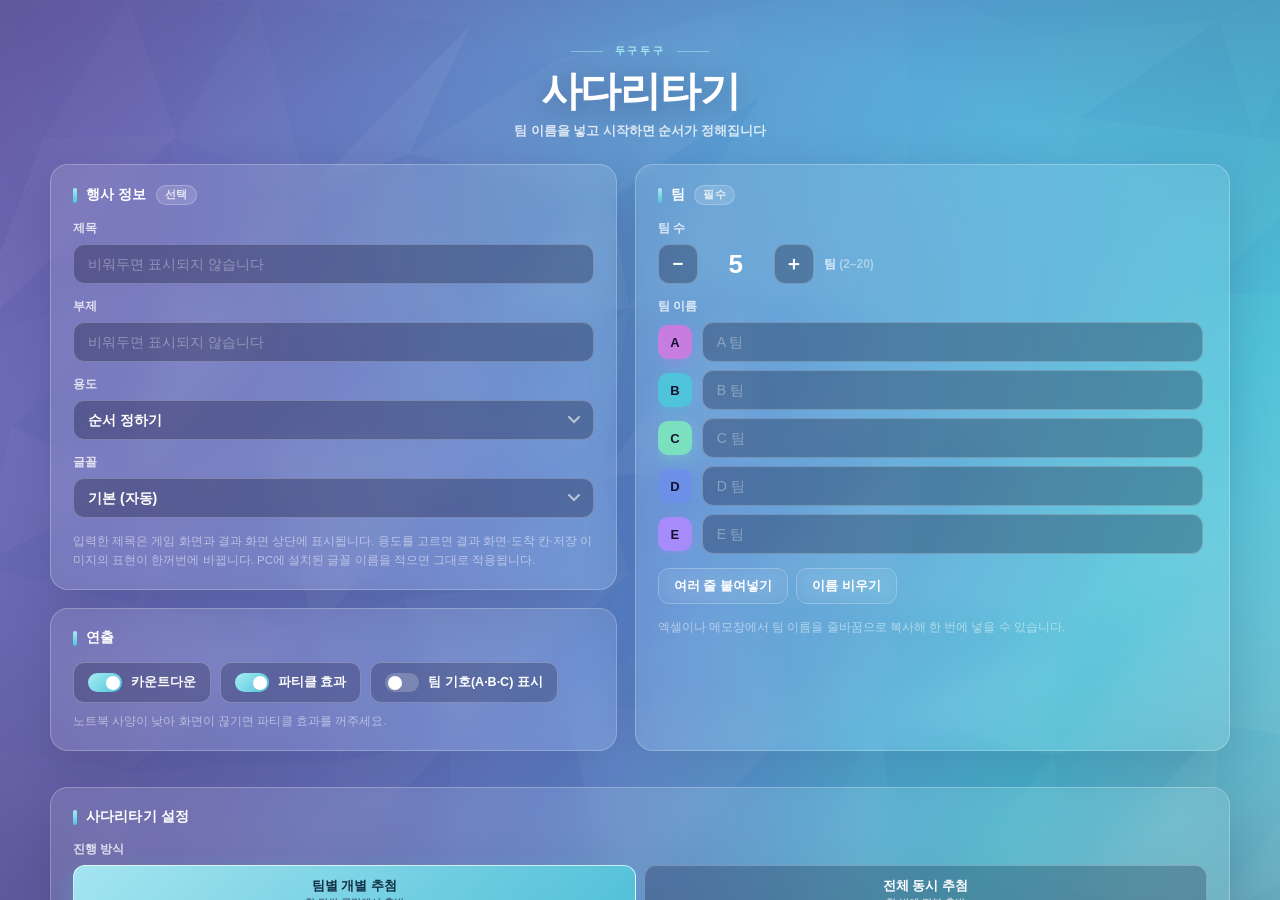
==== commit 888bc913: "결과 화면 모바일 세로 여백 정리" ====
--- a/사다리타기.html
+++ b/사다리타기.html
@@ -414,8 +414,11 @@
 
   /* 결과 */
   .res-head h1{font-size:26px}
-  .res-list{max-width:100%;justify-content:flex-start;overflow-y:auto;gap:8px}
-  .res-list .rrow{flex:0 0 auto;max-height:none;min-height:58px;padding:10px 14px;gap:12px}
+  /* 팀이 적으면 가운데로 모으고(위아래 빈 공간 제거), 많으면 위에서부터 쌓고 스크롤.
+     safe 를 붙여야 내용이 화면보다 길 때 윗부분이 잘리지 않는다. */
+  .res-list{max-width:100%;justify-content:center;justify-content:safe center;
+    overflow-y:auto;gap:8px}
+  .res-list .rrow{flex:0 1 auto;max-height:104px;min-height:58px;padding:10px 14px;gap:12px}
   .res-list.cols2{display:flex;flex-direction:column;grid-template-rows:none!important;max-width:100%}
   .res-list.cols2 .rrow,.res-list.dense .rrow{min-height:58px}
   .rrow .rank{width:42px;height:42px;font-size:19px;border-radius:11px}
